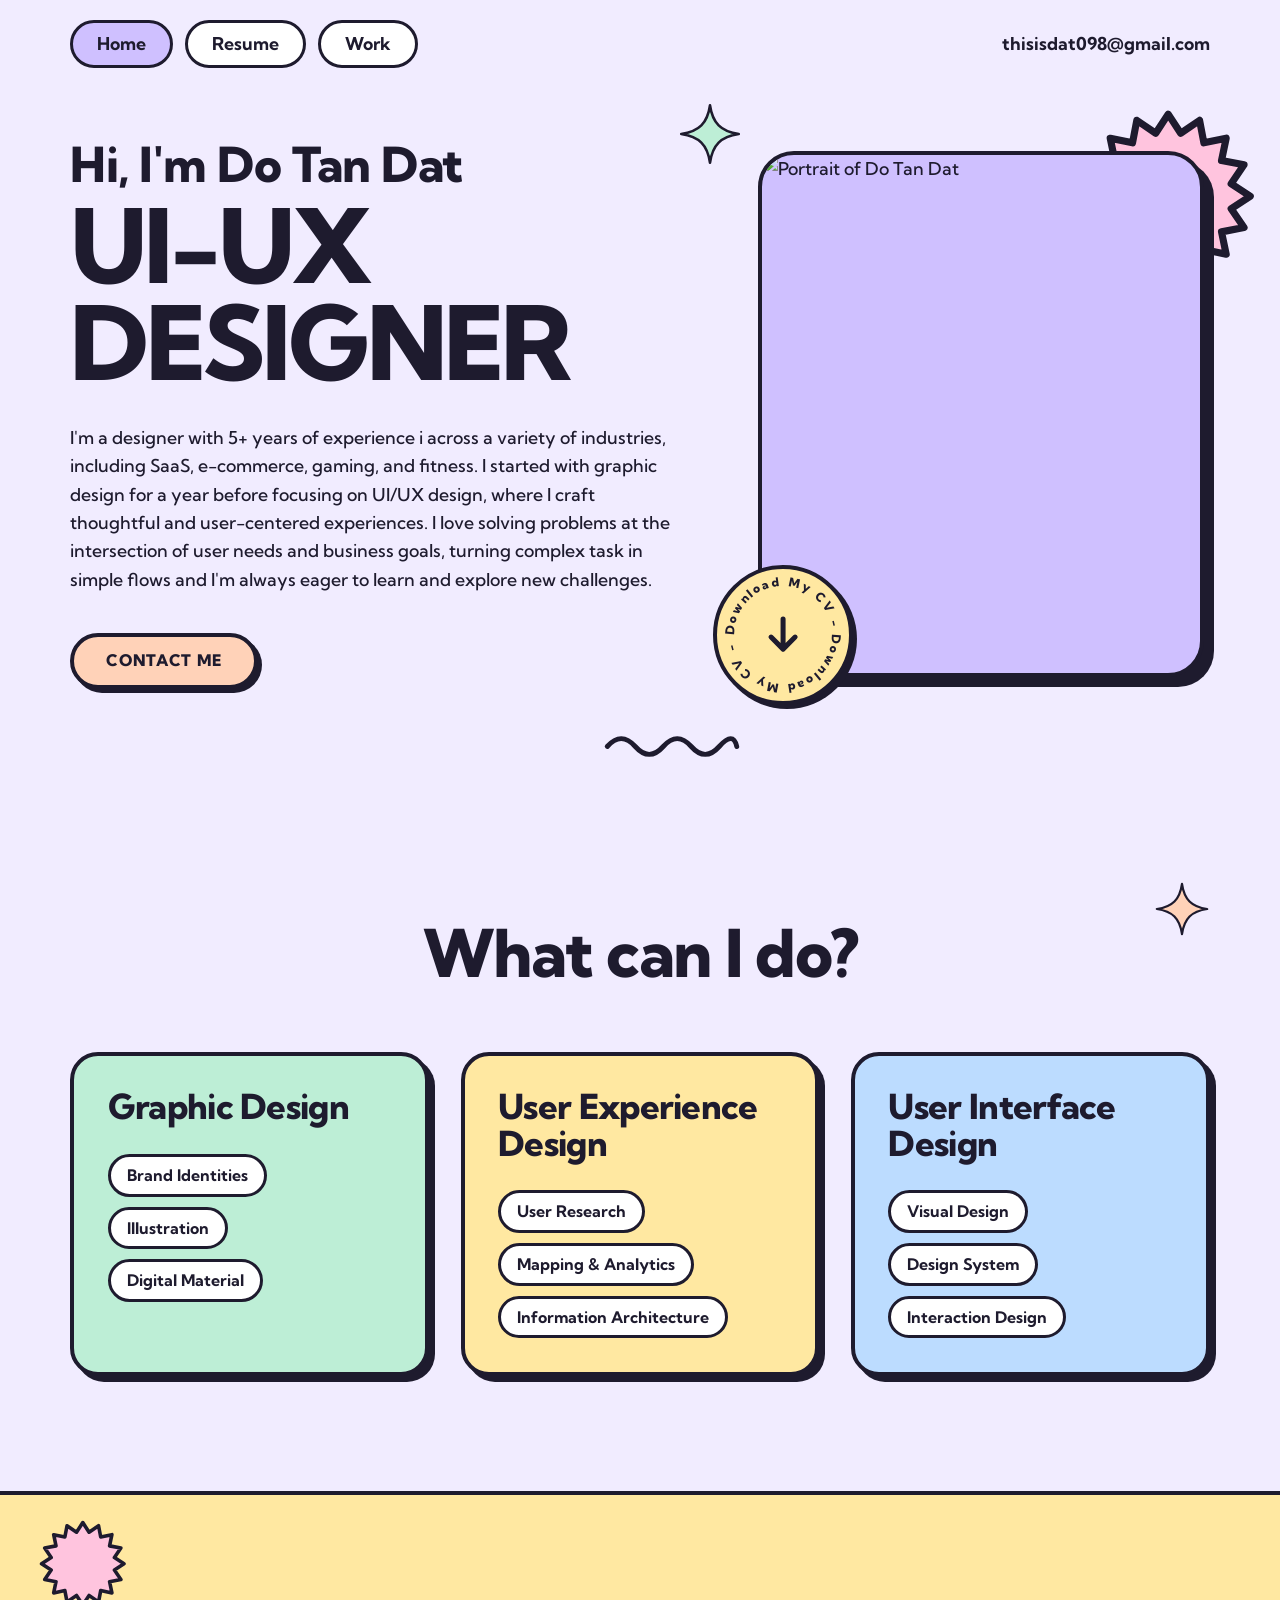
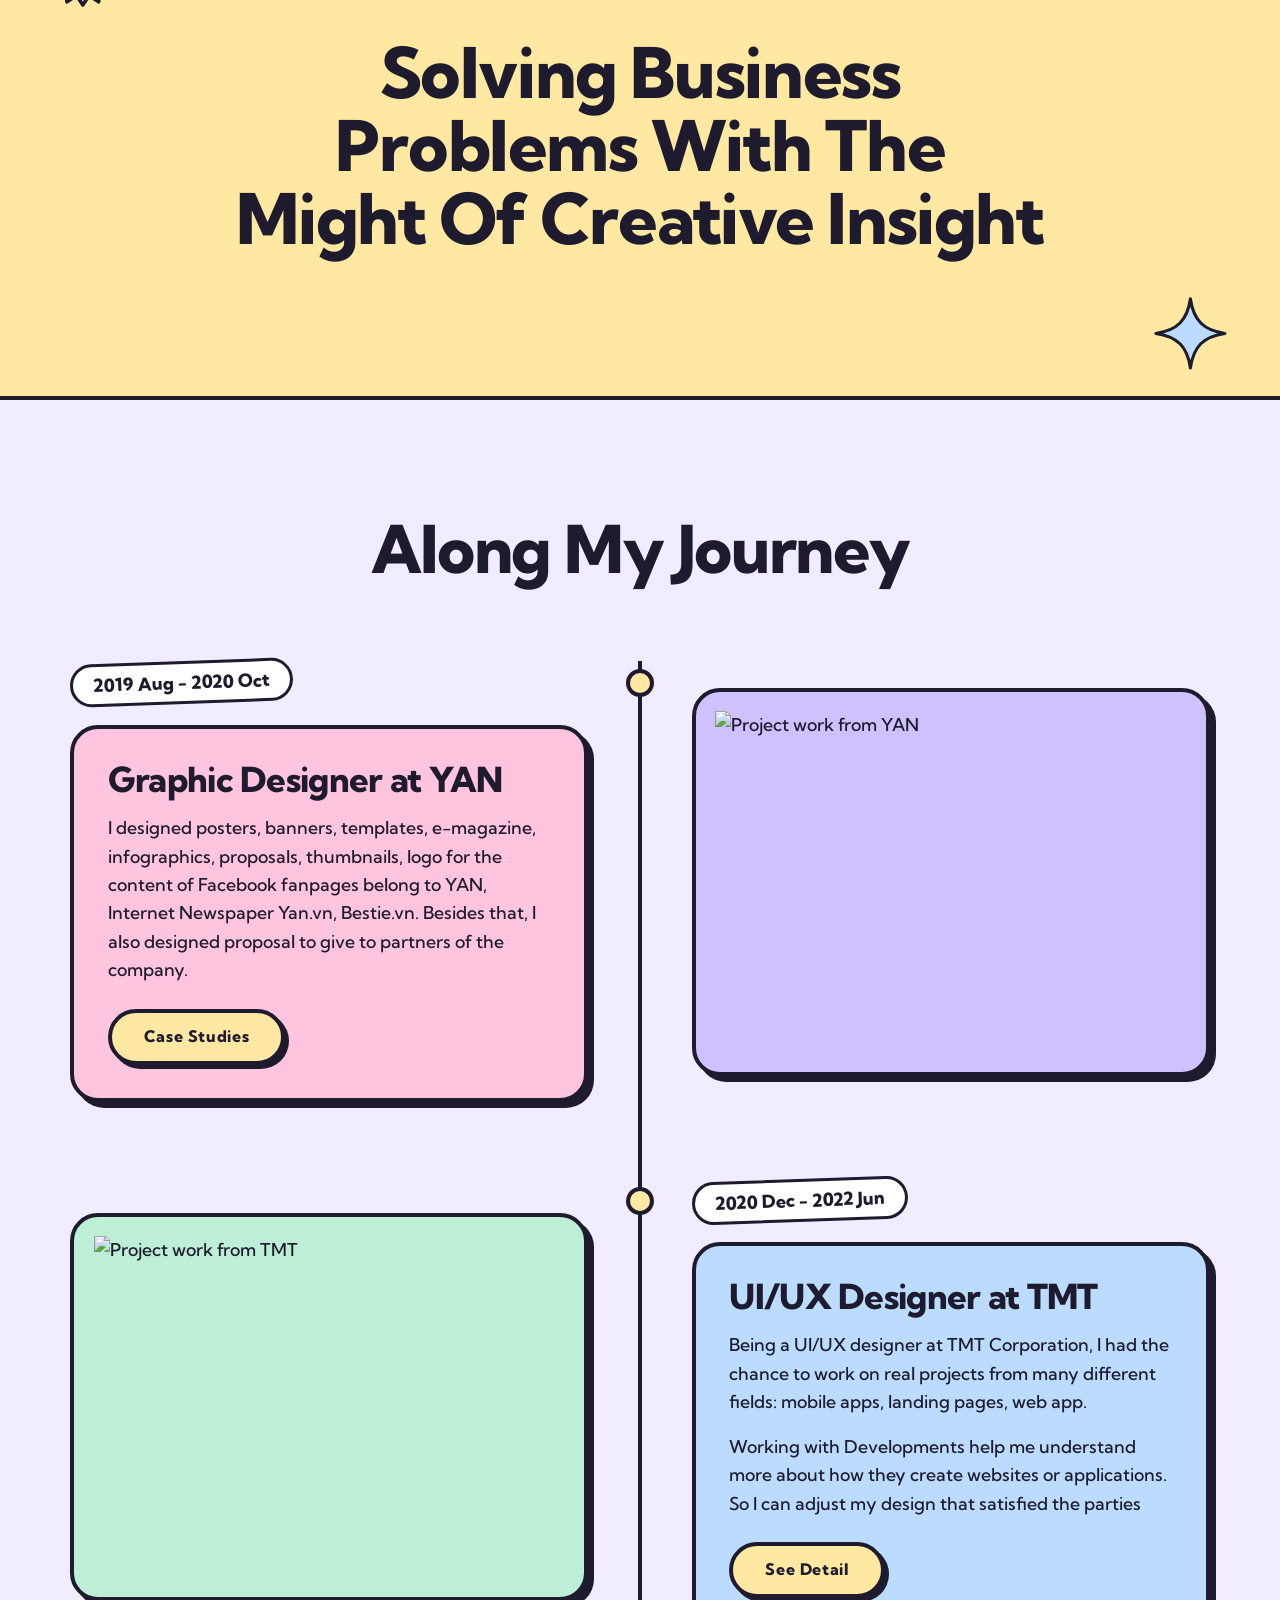
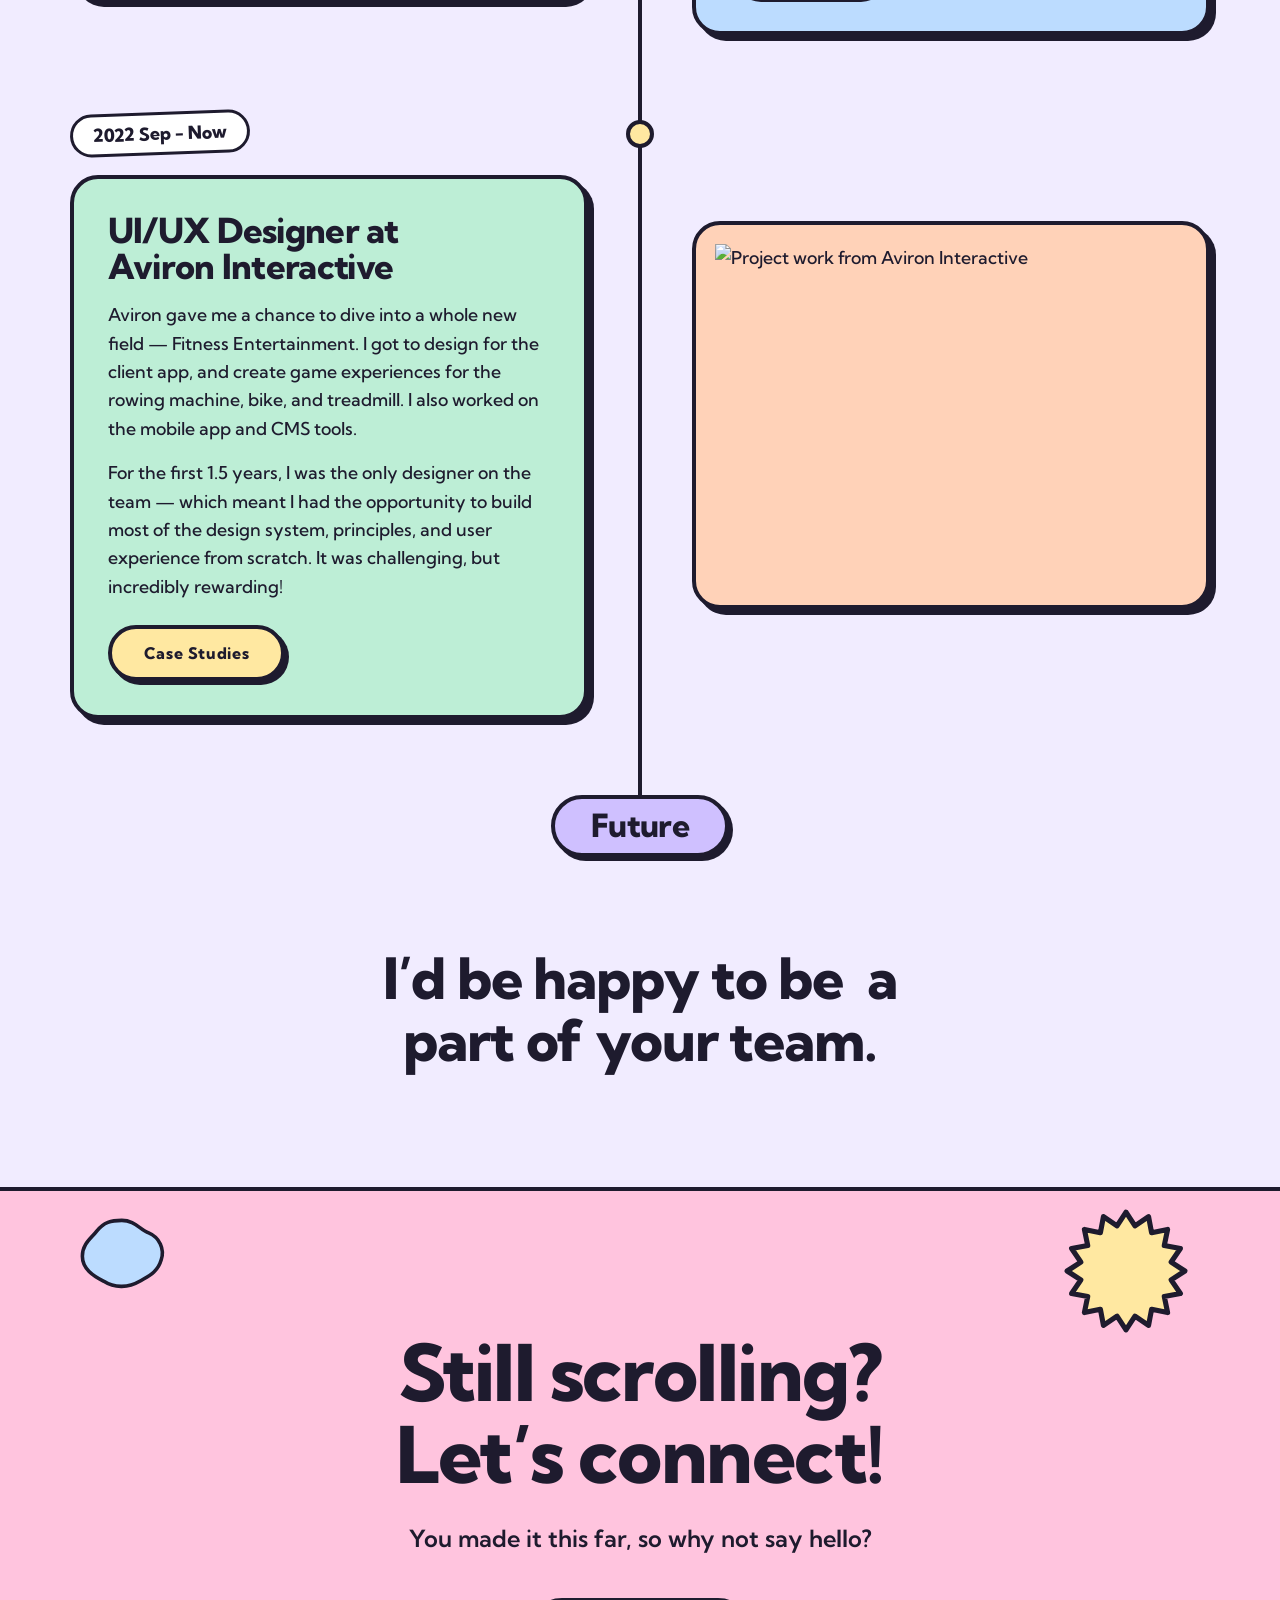
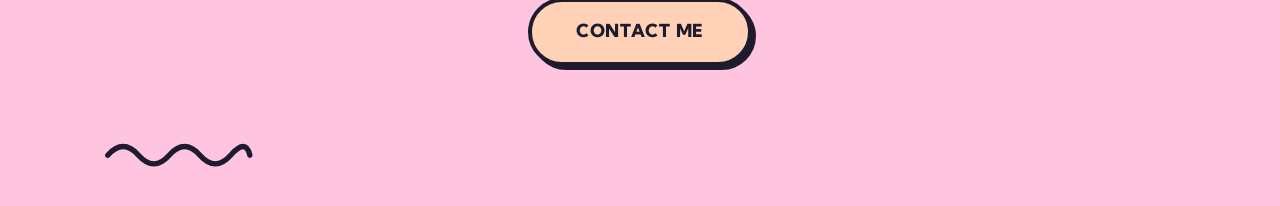
==== index.html @ 2171ec53 "update site name title" ====
<!DOCTYPE html>
<html lang="en">
<head>
  <meta charset="utf-8">
  <meta name="viewport" content="width=device-width, initial-scale=1">
  <title>Do Tan Dat | UI/UX Designer</title>
  <meta name="description" content="Made with Framer">

  <script>document.documentElement.classList.add("js")</script>
  <link rel="preload" href="assets/fonts/kumbh-sans-latin-wght-normal.woff2" as="font" type="font/woff2" crossorigin>
  <link rel="stylesheet" href="css/styles.css">
  <script src="js/main.js" defer></script>
</head>

<body>
  <!-- Decorative shapes. Drawn once, reused with <use>. Colours come from CSS. -->
  <svg class="sprite" width="0" height="0" aria-hidden="true" focusable="false">
    <defs>
      <symbol id="burst" viewBox="0 0 100 100">
        <polygon points="50.0,4.0 57.0,14.7 67.6,7.5 70.0,20.1 82.5,17.5 79.9,30.0 92.5,32.4 85.3,43.0 96.0,50.0 85.3,57.0 92.5,67.6 79.9,70.0 82.5,82.5 70.0,79.9 67.6,92.5 57.0,85.3 50.0,96.0 43.0,85.3 32.4,92.5 30.0,79.9 17.5,82.5 20.1,70.0 7.5,67.6 14.7,57.0 4.0,50.0 14.7,43.0 7.5,32.4 20.1,30.0 17.5,17.5 30.0,20.1 32.4,7.5 43.0,14.7"
                 fill="currentColor" stroke="var(--ink)" stroke-width="var(--deco-stroke, 4)" stroke-linejoin="round"/>
      </symbol>
      <symbol id="sparkle" viewBox="0 0 100 100">
        <path d="M50 5C54 33 67 46 95 50C67 54 54 67 50 95C46 67 33 54 5 50C33 46 46 33 50 5Z"
              fill="currentColor" stroke="var(--ink)" stroke-width="var(--deco-stroke, 4)" stroke-linejoin="round"/>
      </symbol>
      <symbol id="squiggle" viewBox="0 0 160 40">
        <path d="M6 20Q22 2 38 20T70 20T102 20T134 20T154 20" fill="none"
              stroke="var(--ink)" stroke-width="calc(var(--deco-stroke, 4) * 1.4)" stroke-linecap="round"/>
      </symbol>
      <symbol id="blob" viewBox="0 0 100 100">
        <path d="M50 6c14 0 20 10 30 14 12 5 18 18 14 30-4 14-14 18-24 24-12 7-28 8-40 0C18 68 6 60 6 46 6 32 16 26 22 18 30 8 38 6 50 6z"
              fill="currentColor" stroke="var(--ink)" stroke-width="var(--deco-stroke, 4)" stroke-linejoin="round"/>
      </symbol>
      <symbol id="ring" viewBox="0 0 100 100">
        <circle cx="50" cy="50" r="40" fill="none" stroke="var(--ink)" stroke-width="calc(var(--deco-stroke, 4) * 2)"/>
      </symbol>
      <symbol id="dot" viewBox="0 0 100 100">
        <circle cx="50" cy="50" r="44" fill="currentColor" stroke="var(--ink)" stroke-width="var(--deco-stroke, 4)"/>
      </symbol>
    </defs>
  </svg>

  <a class="skip-link" href="#main">Skip to content</a>

  <!-- ============ NAVIGATION ============ -->
  <header class="site-header">
    <nav class="nav" aria-label="Primary">
      <button class="nav__toggle" type="button" aria-expanded="false" aria-controls="nav-menu" aria-label="Open menu">
        <span class="nav__bars" aria-hidden="true"><i></i><i></i><i></i></span>
      </button>

      <div class="nav__menu" id="nav-menu">
        <ul class="nav__list">
          <li><a class="nav__link" href="index.html" aria-current="page">Home</a></li>
          <li><a class="nav__link" href="https://drive.google.com/file/d/1IyiNxV_8yLdAtv77d773R05TLhrPXiHI/view?usp=sharing">Resume</a></li>
          <li><a class="nav__link" href="index.html">Work</a></li>
        </ul>
        <p class="nav__email">thisisdat098@gmail.com</p>
      </div>
    </nav>
  </header>

  <main id="main">

    <!-- ============ HERO ============ -->
    <section class="hero" aria-labelledby="hero-title">
      <svg class="deco deco--hero-sparkle" aria-hidden="true"><use href="#sparkle"/></svg>
      <svg class="deco deco--hero-squiggle" aria-hidden="true"><use href="#squiggle"/></svg>

      <h1 class="hero__title" id="hero-title">
        <span class="hero__greeting">Hi, I'm Do Tan Dat</span>
        <span class="hero__role">UI-UX DESIGNER</span>
      </h1>

      <div class="hero__media">
        <svg class="deco deco--hero-burst" aria-hidden="true"><use href="#burst"/></svg>
        <figure class="portrait">
          <img src="https://framerusercontent.com/images/PM5NEgzWWxyBmLpjgyWk41qQ89s.png?width=446&amp;height=527"
               alt="Portrait of Do Tan Dat" width="446" height="527" decoding="async">
        </figure>

        <a class="cv-badge" href="https://drive.google.com/file/d/1IyiNxV_8yLdAtv77d773R05TLhrPXiHI/view?usp=sharing"
           aria-label="Download My CV">
          <svg class="cv-badge__ring" viewBox="0 0 140 140" aria-hidden="true">
            <defs><path id="cv-circle" d="M70,70 m-52,0 a52,52 0 1,1 104,0 a52,52 0 1,1 -104,0"/></defs>
            <text><textPath href="#cv-circle" textLength="322" lengthAdjust="spacing">Download My CV - Download My CV -&#160;</textPath></text>
          </svg>
          <svg class="cv-badge__arrow" viewBox="0 0 100 100" aria-hidden="true">
            <path d="M50 18V76M26 54L50 78L74 54" fill="none" stroke="currentColor" stroke-width="10" stroke-linecap="round" stroke-linejoin="round"/>
          </svg>
        </a>
      </div>

      <p class="hero__lede">I'm a designer with 5+ years of experience i across a variety of industries, including SaaS, e-commerce, gaming, and fitness. I started with graphic design for a year before focusing on UI/UX design, where I craft thoughtful and user-centered experiences. I love solving problems at the intersection of user needs and business goals, turning complex task in simple flows and I'm always eager to learn and explore new challenges.</p>

      <div class="hero__actions">
        <a class="btn btn--peach" href="mailto:thisisdat098@gmail.com">CONTACT ME</a>
      </div>
    </section>

    <!-- ============ WHAT CAN I DO? ============ -->
    <section class="skills" aria-labelledby="skills-title">
      <svg class="deco deco--skills-sparkle" aria-hidden="true"><use href="#sparkle"/></svg>
      <h2 class="section-title" id="skills-title">What can I do?</h2>

      <div class="skills__grid">
        <article class="skill skill--mint">
          <h3 class="skill__title">Graphic Design</h3>
          <ul class="chips">
            <li>Brand Identities</li>
            <li>Illustration</li>
            <li>Digital Material</li>
          </ul>
        </article>

        <article class="skill skill--butter">
          <h3 class="skill__title">User Experience Design</h3>
          <ul class="chips">
            <li>User Research</li>
            <li>Mapping &amp; Analytics</li>
            <li>Information Architecture</li>
          </ul>
        </article>

        <article class="skill skill--sky">
          <h3 class="skill__title">User Interface Design</h3>
          <ul class="chips">
            <li>Visual Design</li>
            <li>Design System</li>
            <li>Interaction Design</li>
          </ul>
        </article>
      </div>
    </section>

    <!-- ============ STATEMENT ============ -->
    <section class="statement" aria-label="Statement">
      <svg class="deco deco--statement-left" aria-hidden="true"><use href="#burst"/></svg>
      <svg class="deco deco--statement-right" aria-hidden="true"><use href="#sparkle"/></svg>
      <h2 class="statement__text">Solving Business Problems With The Might Of Creative Insight</h2>
    </section>

    <!-- ============ ALONG MY JOURNEY ============ -->
    <section class="journey" aria-labelledby="journey-title">
      <h2 class="section-title" id="journey-title">Along My Journey</h2>

      <ol class="timeline">
        <!-- 1 · YAN -->
        <li class="entry entry--text-first">
          <div class="entry__body">
            <p class="entry__date">2019 Aug - 2020 Oct</p>
            <article class="entry__card entry__card--pink">
              <h3 class="entry__title">Graphic Designer at YAN</h3>
              <p>I designed posters, banners, templates, e-magazine, infographics, proposals, thumbnails, logo for the content of Facebook fanpages belong to YAN, Internet Newspaper Yan.vn, Bestie.vn. Besides that, I also designed proposal to give to partners of the company.</p>
              <a class="btn btn--butter" href="yan.html">Case Studies</a>
            </article>
          </div>
          <div class="entry__media entry__media--lilac">
            <img src="https://framerusercontent.com/images/4fuwbzY2DUGh540pzRS9zWNu1q8.png" alt="Project work from YAN" loading="lazy" decoding="async">
          </div>
        </li>

        <!-- 2 · TMT -->
        <li class="entry entry--media-first">
          <div class="entry__media entry__media--mint">
            <img src="https://framerusercontent.com/images/WGnQmlfB8AOKjmZf4yp6BrGHRzc.png" alt="Project work from TMT" loading="lazy" decoding="async">
          </div>
          <div class="entry__body">
            <p class="entry__date">2020 Dec - 2022 Jun</p>
            <article class="entry__card entry__card--sky">
              <h3 class="entry__title">UI/UX Designer at TMT</h3>
              <p>Being a UI/UX designer at TMT Corporation, I had the chance to work on real projects from many different fields: mobile apps, landing pages, web app.</p>
              <p>Working with Developments help me understand more about how they create websites or applications. So I can adjust my design that satisfied the parties</p>
              <a class="btn btn--butter" href="tmt.html">See Detail</a>
            </article>
          </div>
        </li>

        <!-- 3 · Aviron -->
        <li class="entry entry--text-first">
          <div class="entry__body">
            <p class="entry__date">2022 Sep - Now</p>
            <article class="entry__card entry__card--mint">
              <h3 class="entry__title">UI/UX Designer at Aviron Interactive</h3>
              <p>Aviron gave me a chance to dive into a whole new field — Fitness Entertainment. I got to design for the client app, and create game experiences for the rowing machine, bike, and treadmill. I also worked on the mobile app and CMS tools.</p>
              <p>For the first 1.5 years, I was the only designer on the team — which meant I had the opportunity to build most of the design system, principles, and user experience from scratch. It was challenging, but incredibly rewarding!</p>
              <a class="btn btn--butter" href="aviron.html">Case Studies</a>
            </article>
          </div>
          <div class="entry__media entry__media--peach">
            <img src="https://framerusercontent.com/images/uXacSs5krbVTF6qWENDkpXkhI.png" alt="Project work from Aviron Interactive" loading="lazy" decoding="async">
          </div>
        </li>

        <!-- Timeline end -->
        <li class="entry entry--end">
          <h3 class="entry__future">Future</h3>
        </li>
      </ol>

      <p class="journey__closing">I’d be happy to be&nbsp; a part of your team.</p>
    </section>

    <!-- ============ CONNECT ============ -->
    <section class="connect" aria-labelledby="connect-title">
      <svg class="deco deco--connect-burst" aria-hidden="true"><use href="#burst"/></svg>
      <svg class="deco deco--connect-squiggle" aria-hidden="true"><use href="#squiggle"/></svg>
      <svg class="deco deco--connect-blob" aria-hidden="true"><use href="#blob"/></svg>

      <h2 class="connect__title" id="connect-title">Still scrolling? Let’s connect!</h2>
      <p class="connect__text">You made it this far, so why not say hello?</p>
      <a class="btn btn--peach btn--large" href="mailto:thisisdat098@gmail.com">CONTACT ME</a>
    </section>

  </main>
</body>
</html>
---- css/styles.css ----
/* ==========================================================================
   Do Tan Dat — portfolio homepage
   Structure: tokens → base → components → sections → responsive
   Breakpoints: ≥900px desktop layout · 720–899px tablet · <720px mobile
   ========================================================================== */

@font-face {
  font-family: "Kumbh Sans";
  src: url("../assets/fonts/kumbh-sans-latin-wght-normal.woff2") format("woff2");
  font-weight: 100 900;
  font-style: normal;
  font-display: swap;
}

/* --------------------------------------------------------------------------
   1. Tokens — change the look of the whole page from here
   -------------------------------------------------------------------------- */
:root {
  /* Palette */
  --ink: #1e1b2e;
  --bg: #f1ecff;
  --white: #ffffff;
  --lilac: #cfc0ff;
  --mint: #bdeed6;
  --peach: #ffd2b8;
  --butter: #ffe8a1;
  --sky: #bcdcff;
  --pink: #ffc4de;
  --focus: #4b2fe0;

  /* Outlines & depth */
  --line: 4px;
  --deco-stroke: 4;
  --shadow: 6px 6px 0 var(--ink);
  --shadow-sm: 4px 4px 0 var(--ink);

  /* Shape */
  --radius: 28px;

  /* Layout */
  --pad: clamp(20px, 5.5vw, 80px);
  --section-y: clamp(72px, 9vw, 128px);

  /* Type */
  --font: "Kumbh Sans", system-ui, -apple-system, "Segoe UI", Roboto, sans-serif;
}

/* --------------------------------------------------------------------------
   2. Base
   -------------------------------------------------------------------------- */
*,
*::before,
*::after { box-sizing: border-box; }

html {
  -webkit-text-size-adjust: 100%;
  text-size-adjust: 100%;
}

body {
  margin: 0;
  background: var(--bg);
  color: var(--ink);
  font-family: var(--font);
  font-weight: 500;
  font-size: clamp(1.0625rem, 0.95rem + 0.2vw, 1.125rem);
  line-height: 1.6;
  overflow-x: clip;
  -webkit-font-smoothing: antialiased;
}

h1, h2, h3, p, ul, ol, figure { margin: 0; }
ul, ol { padding: 0; list-style: none; }
img { display: block; max-width: 100%; height: auto; }
a { color: inherit; }

h1, h2, h3 {
  font-weight: 800;
  line-height: 1.05;
  letter-spacing: -0.02em;
}

:focus-visible {
  outline: 3px solid var(--focus);
  outline-offset: 3px;
}

.sprite {
  position: absolute;
  width: 0;
  height: 0;
  overflow: hidden;
}

.skip-link {
  position: absolute;
  left: 16px;
  top: -80px;
  z-index: 100;
  padding: 12px 20px;
  background: var(--white);
  border: var(--line) solid var(--ink);
  border-radius: 999px;
  font-weight: 800;
  text-decoration: none;
}
.skip-link:focus { top: 16px; }

/* Decorative shapes */
.deco {
  position: absolute;
  z-index: 0;
  width: var(--s, 64px);
  height: auto;
  aspect-ratio: 1 / 1;
  color: var(--c, var(--butter));
  overflow: visible;
  pointer-events: none;
}

/* --------------------------------------------------------------------------
   3. Components
   -------------------------------------------------------------------------- */
.btn {
  display: inline-flex;
  align-items: center;
  justify-content: center;
  min-height: 56px;
  padding: 0 32px;
  border: var(--line) solid var(--ink);
  border-radius: 999px;
  background: var(--bg-btn, var(--butter));
  color: var(--ink);
  font: inherit;
  font-weight: 800;
  font-size: 1rem;
  letter-spacing: 0.04em;
  text-decoration: none;
  cursor: pointer;
  box-shadow: var(--shadow-sm);
  transition: transform 0.15s ease, box-shadow 0.15s ease;
}
.btn:hover {
  transform: translate(-2px, -2px);
  box-shadow: 6px 6px 0 var(--ink);
}
.btn:active {
  transform: translate(3px, 3px);
  box-shadow: 1px 1px 0 var(--ink);
}
.btn--peach  { --bg-btn: var(--peach); }
.btn--butter { --bg-btn: var(--butter); }
.btn--large  { min-height: 68px; padding: 0 44px; font-size: 1.125rem; }

.section-title {
  font-size: clamp(2.25rem, 1.4rem + 3.4vw, 4.5rem);
  text-align: center;
  text-wrap: balance;
}

/* --------------------------------------------------------------------------
   4. Navigation
   -------------------------------------------------------------------------- */
.site-header {
  position: relative;
  z-index: 20;
  padding: 20px var(--pad);
}

.nav {
  display: flex;
  align-items: center;
  justify-content: space-between;
}

.nav__toggle { display: none; }

.nav__menu {
  display: flex;
  flex: 1;
  align-items: center;
  justify-content: space-between;
  gap: 24px;
}

.nav__list { display: flex; gap: 12px; }

.nav__link {
  display: inline-flex;
  align-items: center;
  min-height: 48px;
  padding: 0 24px;
  background: var(--white);
  border: 3px solid var(--ink);
  border-radius: 999px;
  font-weight: 700;
  text-decoration: none;
  transition: background-color 0.15s ease, transform 0.15s ease;
}
.nav__link:hover { background: var(--butter); transform: translateY(-2px); }
.nav__link[aria-current="page"] { background: var(--lilac); }

.nav__email {
  font-weight: 700;
  overflow-wrap: anywhere;
}

/* --------------------------------------------------------------------------
   5. Hero
   -------------------------------------------------------------------------- */
.hero {
  position: relative;
  display: grid;
  grid-template-columns: minmax(0, 1.15fr) minmax(0, 0.85fr);
  grid-template-areas:
    "title media"
    "lede  media"
    "actions media";
  grid-template-rows: auto auto 1fr;
  --hero-gap: clamp(32px, 5vw, 80px);
  column-gap: var(--hero-gap);
  align-items: start;
  padding: clamp(24px, 4vw, 56px) var(--pad) var(--section-y);
  overflow-x: clip;
}

.hero__title { grid-area: title; position: relative; z-index: 1; }

.hero__greeting {
  display: block;
  font-size: clamp(1.75rem, 1.1rem + 2.4vw, 3.25rem);
  margin-bottom: 0.15em;
}

.hero__role {
  display: block;
  font-size: clamp(2.9rem, 15vw, 7rem);        /* single column: fills the width, wraps to two lines */
  line-height: 0.95;
  letter-spacing: -0.03em;
  text-wrap: balance;
}

.hero__lede {
  grid-area: lede;
  position: relative;
  z-index: 1;
  max-width: 34em;
  margin-top: clamp(20px, 2.5vw, 36px);
}

.hero__actions {
  grid-area: actions;
  position: relative;
  z-index: 1;
  margin-top: clamp(24px, 3vw, 40px);
}

.hero__media {
  grid-area: media;
  position: relative;
  justify-self: center;
  align-self: center;
  width: min(100%, 446px);
}

.portrait {
  position: relative;
  z-index: 1;
  overflow: hidden;
  background: var(--lilac);
  border: var(--line) solid var(--ink);
  border-radius: 36px;
  box-shadow: 10px 10px 0 var(--ink);
}
.portrait img { width: 100%; height: auto; }

/* Rotating "Download My CV" badge */
.cv-badge {
  position: absolute;
  z-index: 2;
  left: calc(var(--hero-gap) * -0.7);     /* stays inside the column gap at any width */
  bottom: -28px;
  width: 140px;
  height: 140px;
  display: grid;
  place-items: center;
  background: var(--butter);
  border: var(--line) solid var(--ink);
  border-radius: 50%;
  box-shadow: var(--shadow-sm);
  color: var(--ink);
  transition: transform 0.15s ease, box-shadow 0.15s ease;
}
.cv-badge:hover { transform: translate(-2px, -2px); box-shadow: 6px 6px 0 var(--ink); }
.cv-badge__ring {
  position: absolute;
  inset: 0;
  width: 100%;
  height: 100%;
  animation: spin 22s linear infinite;
}
.cv-badge__ring text {
  font-family: var(--font);
  font-weight: 800;
  font-size: 13px;
  fill: var(--ink);
}
.cv-badge__arrow { width: 38%; height: 38%; }

@keyframes spin { to { transform: rotate(360deg); } }

.deco--hero-burst   { --s: 40%; --c: var(--pink); top: -44px; right: calc(var(--pad) * -0.75); }
.deco--hero-sparkle { --s: 64px; --c: var(--mint); top: 14px; left: 53%; }
.deco--hero-squiggle{ --s: 140px; --c: var(--ink); aspect-ratio: 4 / 1; bottom: 40px; left: 47%; }

/* --------------------------------------------------------------------------
   6. What can I do?
   -------------------------------------------------------------------------- */
.skills {
  position: relative;
  padding: var(--section-y) var(--pad);
  overflow-x: clip;
}

.skills__grid {
  position: relative;
  z-index: 1;
  display: grid;
  grid-template-columns: repeat(3, minmax(0, 1fr));
  gap: clamp(20px, 2.5vw, 32px);
  margin-top: clamp(40px, 5vw, 72px);
}

.skill {
  display: flex;
  flex-direction: column;
  gap: 28px;
  padding: clamp(24px, 2.6vw, 36px);
  background: var(--bg-card);
  border: var(--line) solid var(--ink);
  border-radius: var(--radius);
  box-shadow: var(--shadow);
}
.skill--mint   { --bg-card: var(--mint); }
.skill--butter { --bg-card: var(--butter); }
.skill--sky    { --bg-card: var(--sky); }

.skill__title {
  font-size: clamp(1.625rem, 1.2rem + 1.2vw, 2.25rem);
  text-wrap: balance;
}

.chips { display: flex; flex-wrap: wrap; gap: 10px; }
.chips li {
  padding: 8px 16px;
  background: var(--white);
  border: 3px solid var(--ink);
  border-radius: 999px;
  font-size: 1rem;
  font-weight: 700;
  line-height: 1.3;
}

.deco--skills-sparkle { --s: 56px; --c: var(--peach); top: clamp(48px, 6vw, 88px); right: var(--pad); }

/* --------------------------------------------------------------------------
   7. Statement band
   -------------------------------------------------------------------------- */
.statement {
  position: relative;
  padding: clamp(96px, 11vw, 160px) var(--pad);
  background: var(--butter);
  border-block: var(--line) solid var(--ink);
  text-align: center;
  overflow-x: clip;
}

.statement__text {
  position: relative;
  z-index: 1;
  max-width: 22ch;
  margin-inline: auto;
  font-size: clamp(2rem, 1rem + 4.2vw, 4.5rem);
  text-wrap: balance;
}

.deco--statement-left  { --s: clamp(56px, 7vw, 104px); --c: var(--pink); left: 3%; top: 24px; }
.deco--statement-right { --s: clamp(44px, 6vw, 88px);  --c: var(--sky);  right: 4%; bottom: 24px; }

/* --------------------------------------------------------------------------
   8. Along my journey
   -------------------------------------------------------------------------- */
.journey {
  padding: var(--section-y) var(--pad);
  overflow-x: clip;
}

.timeline {
  position: relative;
  display: grid;
  gap: clamp(56px, 6vw, 88px);
  max-width: 1240px;
  margin: clamp(48px, 6vw, 80px) auto 0;
}
.timeline::before {                       /* the rail */
  content: "";
  position: absolute;
  top: 0;
  bottom: 0;
  left: 50%;
  width: var(--line);
  background: var(--ink);
  transform: translateX(-50%);
}

.entry {
  position: relative;
  display: grid;
  grid-template-columns: repeat(2, minmax(0, 1fr));
  column-gap: 104px;
  align-items: center;
}
.entry::before {                          /* node on the rail */
  content: "";
  position: absolute;
  top: 8px;
  left: 50%;
  width: 28px;
  height: 28px;
  background: var(--butter);
  border: var(--line) solid var(--ink);
  border-radius: 50%;
  transform: translateX(-50%);
  z-index: 1;
}

.entry__body  { order: 2; align-self: start; }
.entry__media { order: 2; }
.entry--text-first  .entry__body  { order: 1; }
.entry--text-first  .entry__media { order: 2; }
.entry--media-first .entry__media { order: 1; }
.entry--media-first .entry__body  { order: 2; }

.entry__date {
  display: inline-block;
  margin-bottom: 20px;
  padding: 6px 20px;
  background: var(--white);
  border: 3px solid var(--ink);
  border-radius: 999px;
  font-weight: 800;
  font-size: 1.125rem;
  line-height: 1.4;
  transform: rotate(-2deg);
}

.entry__card {
  display: flex;
  flex-direction: column;
  align-items: flex-start;
  gap: 16px;
  padding: clamp(24px, 2.6vw, 36px);
  background: var(--bg-card);
  border: var(--line) solid var(--ink);
  border-radius: var(--radius);
  box-shadow: var(--shadow);
}
.entry__card--pink { --bg-card: var(--pink); }
.entry__card--sky  { --bg-card: var(--sky); }
.entry__card--mint { --bg-card: var(--mint); }
.entry__card .btn  { margin-top: 8px; }

.entry__title {
  font-size: clamp(1.625rem, 1.2rem + 1.2vw, 2.25rem);
  text-wrap: balance;
}

.entry__media {
  aspect-ratio: 4 / 3;
  overflow: hidden;
  background: var(--bg-media);
  border: var(--line) solid var(--ink);
  border-radius: var(--radius);
  box-shadow: var(--shadow);
}
.entry__media img {
  width: 100%;
  height: 100%;
  padding: clamp(10px, 1.5vw, 20px);
  object-fit: contain;
}
.entry__media--lilac { --bg-media: var(--lilac); }
.entry__media--mint  { --bg-media: var(--mint); }
.entry__media--peach { --bg-media: var(--peach); }

.entry--end { display: flex; justify-content: center; }
.entry--end::before { display: none; }

.entry__future {
  position: relative;
  z-index: 1;
  padding: 10px 36px;
  background: var(--lilac);
  border: var(--line) solid var(--ink);
  border-radius: 999px;
  font-size: clamp(1.5rem, 1.1rem + 1.2vw, 2rem);
  box-shadow: var(--shadow-sm);
}

.journey__closing {
  max-width: 20ch;
  margin: clamp(56px, 7vw, 96px) auto 0;
  font-size: clamp(1.875rem, 1rem + 3.2vw, 3.75rem);
  font-weight: 800;
  line-height: 1.1;
  letter-spacing: -0.02em;
  text-align: center;
  text-wrap: balance;
}

/* --------------------------------------------------------------------------
   9. Connect
   -------------------------------------------------------------------------- */
.connect {
  position: relative;
  padding: clamp(96px, 11vw, 150px) var(--pad);
  background: var(--pink);
  border-top: var(--line) solid var(--ink);
  text-align: center;
  overflow-x: clip;
}

.connect__title {
  position: relative;
  z-index: 1;
  max-width: 16ch;
  margin-inline: auto;
  font-size: clamp(2.25rem, 1.2rem + 4.6vw, 5rem);
  text-wrap: balance;
}

.connect__text {
  position: relative;
  z-index: 1;
  max-width: 28em;
  margin: 24px auto 40px;
  font-size: clamp(1.125rem, 1rem + 0.6vw, 1.5rem);
  font-weight: 600;
}

.connect .btn { position: relative; z-index: 1; }

.deco--connect-burst    { --s: clamp(56px, 10vw, 150px); --c: var(--butter); top: 16px; right: 7%; }
.deco--connect-blob     { --s: clamp(44px, 7vw, 104px);  --c: var(--sky);    top: 24px; left: 6%; }
.deco--connect-squiggle { --s: clamp(96px, 12vw, 180px); --c: var(--ink);     aspect-ratio: 4 / 1; bottom: 32px; left: 8%; }

/* --------------------------------------------------------------------------
   10. Tablet & mobile
   -------------------------------------------------------------------------- */

/* 900px and up: two-column hero, so the headline scales with the left column */
@media (min-width: 900px) {
  .hero__role { font-size: clamp(3.5rem, 8vw, 7rem); }
}

/* Below 900px: single-column hero, 2-up skills, left-rail timeline */
@media (max-width: 899px) {
  :root { --shadow: 5px 5px 0 var(--ink); }

  .hero {
    grid-template-columns: minmax(0, 1fr);
    grid-template-areas:
      "title"
      "media"
      "lede"
      "actions";
    grid-template-rows: auto;
  }
  .hero__media { margin-top: clamp(40px, 6vw, 56px); margin-bottom: clamp(16px, 4vw, 28px); }

  .deco--hero-sparkle  { --s: 44px; top: 8px; left: auto; right: var(--pad); }
  .deco--hero-squiggle { display: none; }
  .deco--hero-burst    { --s: 38%; top: -30px; right: -14px; }

  .skills__grid { grid-template-columns: repeat(2, minmax(0, 1fr)); }
  .skill:last-child { grid-column: 1 / -1; }

  /* timeline: rail moves to the left edge, everything stacks */
  .timeline::before { left: 15px; transform: none; bottom: 30px; }
  .entry {
    grid-template-columns: minmax(0, 1fr);
    row-gap: 28px;
    padding-left: 52px;
    align-items: start;
  }
  .entry::before { left: 2px; transform: none; top: 6px; }
  .entry--text-first .entry__body,
  .entry--media-first .entry__body  { order: 1; }
  .entry--text-first .entry__media,
  .entry--media-first .entry__media { order: 2; }

  .entry--end { justify-content: flex-start; align-items: center; }
  .entry--end::before { display: block; top: 50%; transform: translateY(-50%); }

  .journey__closing { margin-top: 56px; }
}

/* Below 720px: compact navigation menu, stacked skills */
@media (max-width: 719px) {
  :root { --line: 3px; --deco-stroke: 3.5; --shadow: 4px 4px 0 var(--ink); --shadow-sm: 3px 3px 0 var(--ink); }

  .site-header { padding-block: 14px; }
  .nav { justify-content: flex-end; }

  .nav__toggle {
    display: inline-grid;
    place-items: center;
    width: 52px;
    height: 52px;
    padding: 0;
    background: var(--butter);
    border: var(--line) solid var(--ink);
    border-radius: 16px;
    box-shadow: var(--shadow-sm);
    cursor: pointer;
  }
  .nav__bars { display: grid; gap: 5px; width: 22px; }
  .nav__bars i {
    display: block;
    height: 3px;
    background: var(--ink);
    border-radius: 2px;
    transition: transform 0.2s ease, opacity 0.2s ease;
  }
  .nav__toggle[aria-expanded="true"] .nav__bars i:nth-child(1) { transform: translateY(8px) rotate(45deg); }
  .nav__toggle[aria-expanded="true"] .nav__bars i:nth-child(2) { opacity: 0; }
  .nav__toggle[aria-expanded="true"] .nav__bars i:nth-child(3) { transform: translateY(-8px) rotate(-45deg); }

  .nav__menu {
    position: absolute;
    top: calc(100% - 4px);
    left: var(--pad);
    right: var(--pad);
    flex-direction: column;
    align-items: stretch;
    gap: 16px;
    padding: 20px;
    background: var(--white);
    border: var(--line) solid var(--ink);
    border-radius: 24px;
    box-shadow: var(--shadow);
  }
  .js .nav__menu:not(.is-open) { display: none; }

  .nav__list { flex-direction: column; gap: 10px; }
  .nav__link { width: 100%; min-height: 52px; font-size: 1.125rem; }
  .nav__email {
    padding-top: 16px;
    border-top: var(--line) solid var(--ink);
    font-size: 1rem;
    text-align: center;
  }

  .hero__actions .btn { width: 100%; }

  .cv-badge { width: 108px; height: 108px; left: -6px; bottom: -22px; }
  .cv-badge__ring text { font-size: 13px; }

  .skills__grid { grid-template-columns: minmax(0, 1fr); }
  .skill:last-child { grid-column: auto; }
  .skill { gap: 20px; }

  .entry { padding-left: 40px; }
  .timeline::before { left: 11px; }
  .entry::before { width: 24px; height: 24px; }
  .entry__date { font-size: 1rem; }
  .entry__card .btn { width: 100%; }
  .entry__future { padding: 8px 28px; }

  .connect .btn { width: 100%; max-width: 360px; }
}

/* Very narrow phones */
@media (max-width: 359px) {
  .chips li { font-size: 0.9375rem; }
}

/* --------------------------------------------------------------------------
   11. Reduced motion
   -------------------------------------------------------------------------- */
@media (prefers-reduced-motion: reduce) {
  .cv-badge__ring { animation: none; }
  *, *::before, *::after { transition-duration: 0.01ms !important; }
}
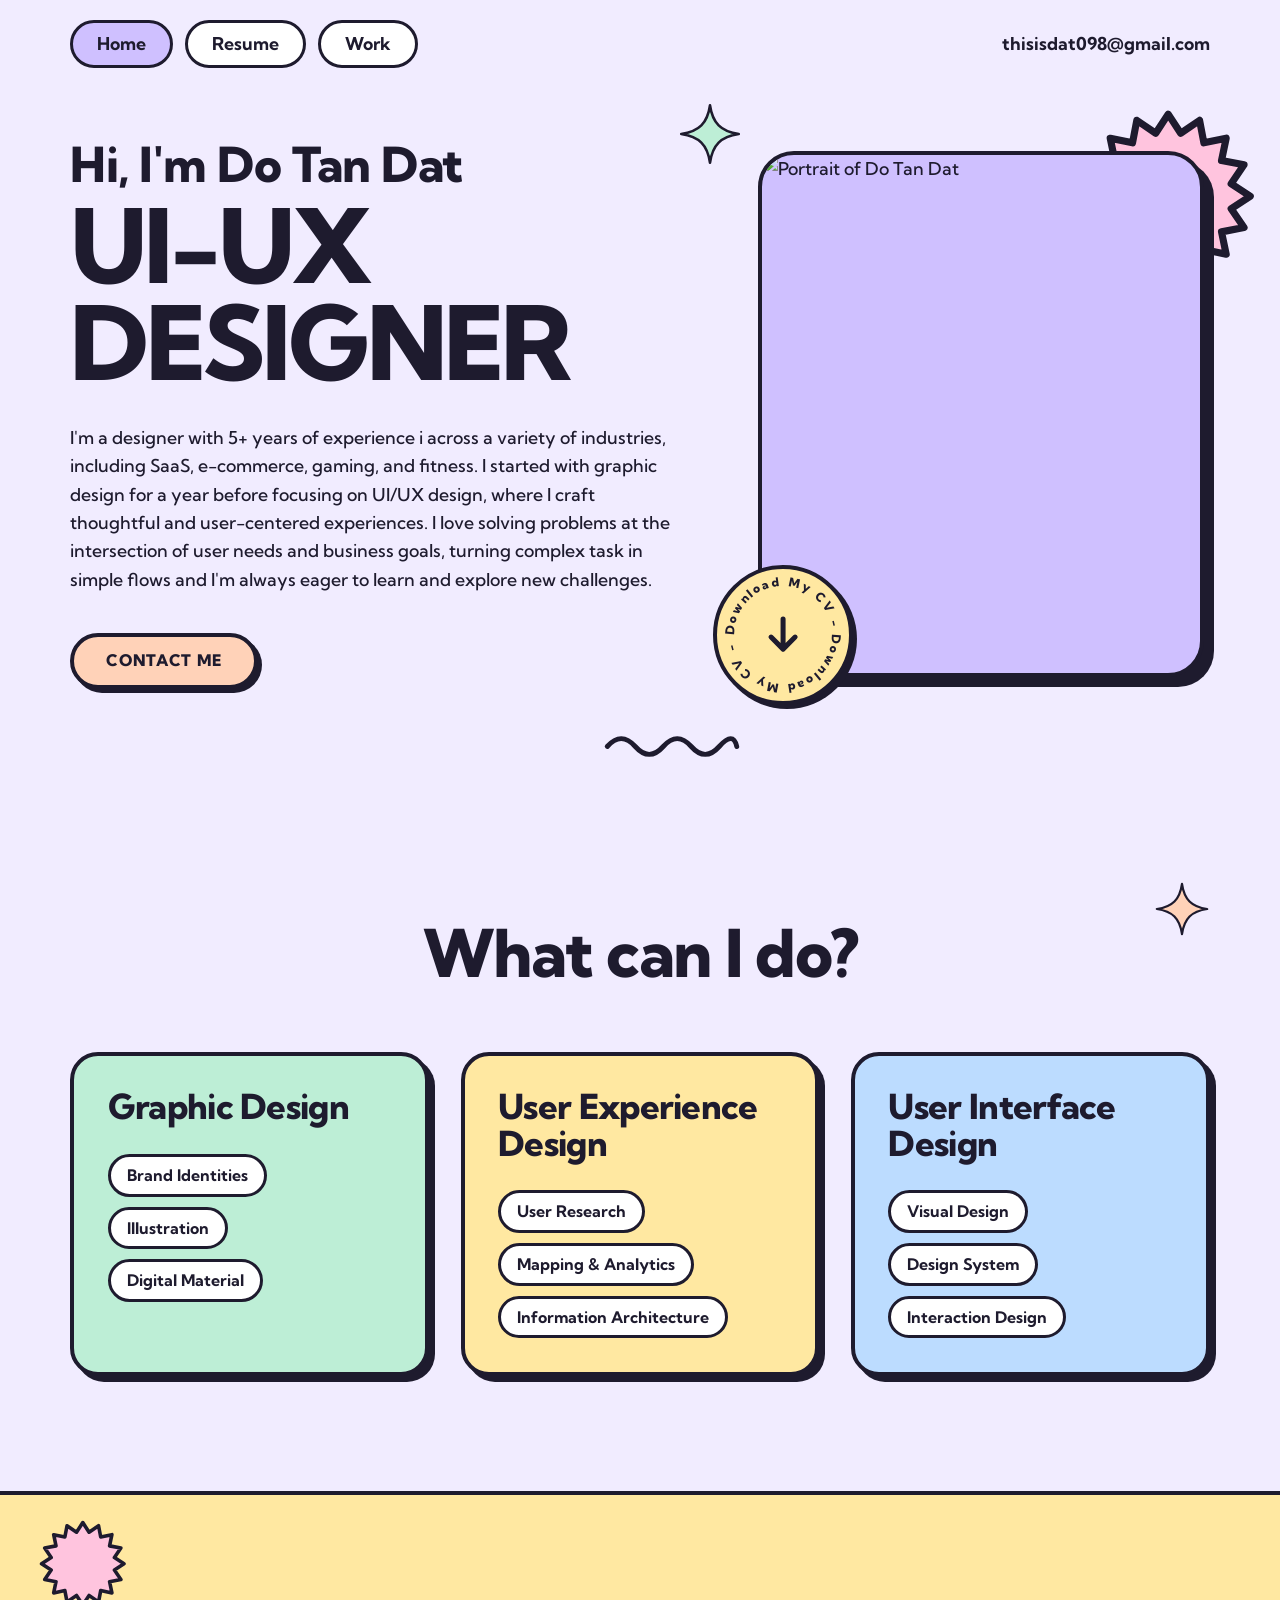
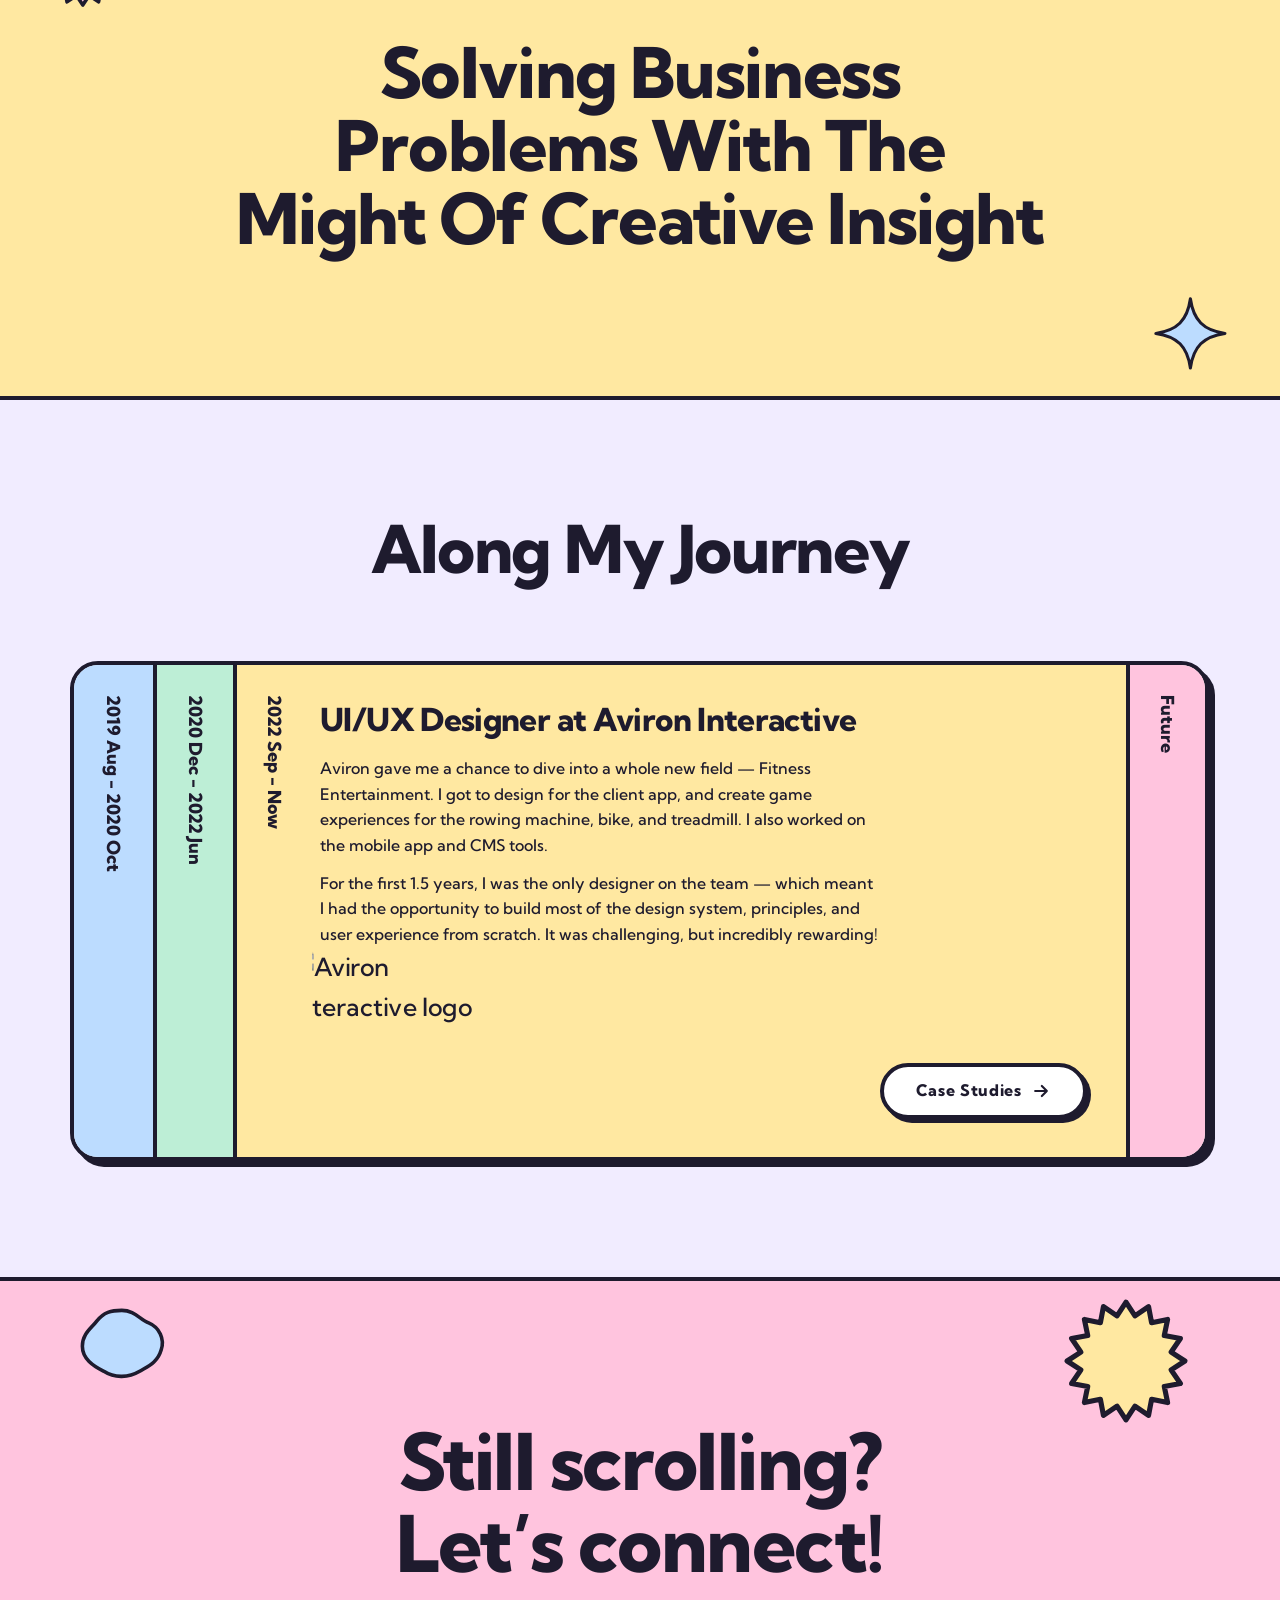
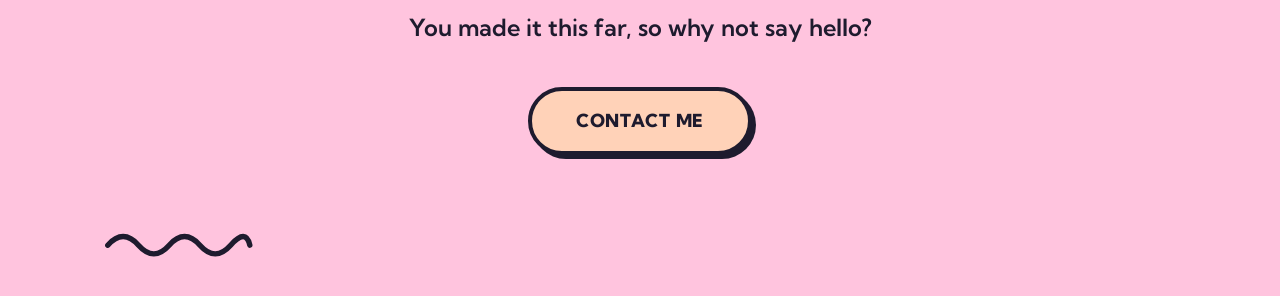
==== commit bad63872: "UUppUdUdUdUdUdUdUdaaUdUdUdadfadsaaaaa" ====
--- a/index.html
+++ b/index.html
@@ -3,13 +3,15 @@
 <head>
   <meta charset="utf-8">
   <meta name="viewport" content="width=device-width, initial-scale=1">
-  <title>Do Tan Dat | UI/UX Designer</title>
+  <title>My Framer Site</title>
   <meta name="description" content="Made with Framer">
 
   <script>document.documentElement.classList.add("js")</script>
   <link rel="preload" href="assets/fonts/kumbh-sans-latin-wght-normal.woff2" as="font" type="font/woff2" crossorigin>
   <link rel="stylesheet" href="css/styles.css">
   <script src="js/main.js" defer></script>
+  <script src="js/journey.js" defer></script>
+  <script src="js/statement.js" defer></script>
 </head>
 
 <body>
@@ -136,6 +138,10 @@
 
     <!-- ============ STATEMENT ============ -->
     <section class="statement" aria-label="Statement">
+      <!-- Decorative scribble drawn behind the text (animated by js/statement.js) -->
+      <svg class="scribble" viewBox="0 0 2400 360" preserveAspectRatio="xMidYMid slice" aria-hidden="true" focusable="false">
+        <path class="scribble__path" pathLength="1" d="M0,212 L933.5,212 C1033.5,212 1093.5,254.5 1103.5,228.5 C1105.5,234.5 1110.0,253.3 1115.7,264.7 C1121.4,276.0 1129.0,287.1 1137.7,296.6 C1146.4,306.2 1156.9,314.9 1167.8,321.9 C1178.8,328.8 1191.1,334.6 1203.4,338.5 C1215.7,342.4 1228.9,344.7 1241.5,345.4 C1254.0,346.0 1266.9,344.8 1278.7,342.2 C1290.4,339.6 1301.9,335.1 1311.8,329.6 C1321.7,324.0 1330.8,316.8 1338.0,308.8 C1345.2,300.9 1351.1,291.6 1355.0,282.0 C1359.0,272.5 1361.2,261.9 1361.6,251.6 C1362.0,241.3 1360.4,230.4 1357.2,220.2 C1354.0,209.9 1348.8,199.6 1342.3,190.3 C1335.9,181.0 1327.5,172.1 1318.4,164.3 C1309.2,156.6 1298.5,149.7 1287.4,144.0 C1276.3,138.4 1264.0,133.8 1251.9,130.5 C1239.8,127.3 1227.0,125.2 1214.8,124.4 C1202.6,123.5 1190.1,124.0 1178.7,125.4 C1167.2,126.9 1156.0,129.6 1146.1,132.9 C1136.2,136.3 1126.9,140.8 1119.0,145.7 C1111.1,150.6 1104.3,156.4 1098.8,162.3 C1093.3,168.2 1089.1,174.7 1086.2,181.0 C1083.2,187.3 1081.6,194.0 1081.2,200.2 C1080.7,206.4 1081.5,212.7 1083.2,218.3 C1084.9,224.0 1087.8,229.4 1091.3,234.0 C1094.8,238.7 1099.3,242.9 1104.1,246.3 C1108.9,249.7 1114.5,252.5 1120.1,254.4 C1125.7,256.4 1131.8,257.6 1137.7,258.0 C1143.6,258.4 1149.7,258.0 1155.3,256.9 C1161.0,255.8 1166.7,253.9 1171.7,251.3 C1176.8,248.8 1181.6,245.4 1185.7,241.6 C1189.8,237.7 1193.5,233.2 1196.4,228.2 C1199.2,223.3 1201.5,217.7 1203.0,211.9 C1204.5,206.2 1205.3,199.9 1205.2,193.6 C1205.2,187.3 1204.4,180.6 1202.8,174.1 C1201.3,167.5 1198.9,160.8 1195.8,154.4 C1192.8,148.0 1188.9,141.5 1184.5,135.6 C1180.1,129.7 1175.0,124.0 1169.4,118.9 C1163.9,113.9 1157.7,109.2 1151.3,105.4 C1144.9,101.6 1138.0,98.4 1131.2,96.1 C1124.4,93.8 1117.2,92.3 1110.4,91.9 C1103.6,91.4 1096.6,91.9 1090.3,93.4 C1084.0,94.9 1077.7,97.4 1072.5,100.8 C1067.2,104.3 1062.3,108.8 1058.5,114.0 C1054.7,119.2 1051.6,125.5 1049.8,132.1 C1048.0,138.8 1047.2,146.4 1047.7,153.9 C1048.2,161.5 1049.9,169.8 1052.8,177.6 C1055.8,185.5 1060.0,193.6 1065.4,201.0 C1070.8,208.3 1077.5,215.6 1085.1,221.6 C1092.6,227.6 1101.5,233.2 1110.7,237.1 C1119.9,241.1 1130.3,244.2 1140.5,245.5 C1150.8,246.9 1161.8,246.9 1172.3,245.3 C1182.7,243.7 1193.5,240.4 1203.3,235.7 C1213.1,231.0 1222.7,224.6 1230.8,217.1 C1239.0,209.6 1246.5,200.4 1252.3,190.7 C1258.1,181.0 1262.8,169.9 1265.7,158.9 C1268.5,147.9 1269.8,135.9 1269.4,124.6 C1269.0,113.4 1266.8,101.7 1263.2,91.4 C1259.5,81.1 1254.0,71.1 1247.5,62.9 C1240.9,54.7 1232.7,47.4 1223.9,42.3 C1215.1,37.1 1205.0,33.5 1194.9,32.1 C1184.8,30.7 1173.8,31.3 1163.5,33.9 C1153.2,36.6 1142.6,41.4 1133.2,48.0 C1123.8,54.5 1114.7,63.3 1107.3,73.3 C1099.8,83.2 1093.3,95.2 1088.6,107.6 C1084.0,120.0 1080.7,134.0 1079.5,147.7 C1078.2,161.4 1078.6,176.2 1080.9,190.0 C1083.2,203.8 1087.4,217.9 1093.1,230.5 C1098.8,243.1 1106.4,255.3 1114.9,265.7 C1123.5,276.0 1133.8,285.3 1144.5,292.6 C1155.2,299.9 1167.2,305.6 1179.1,309.4 C1190.9,313.2 1203.6,315.1 1215.6,315.2 C1227.5,315.4 1239.8,313.6 1250.8,310.5 C1261.9,307.4 1272.7,302.4 1282.0,296.6 C1291.3,290.8 1299.9,283.4 1306.8,275.7 C1313.7,268.0 1319.4,259.2 1323.6,250.6 C1327.7,241.9 1330.4,232.6 1331.6,224.0 C1332.9,215.4 1332.5,206.6 1331.0,198.7 C1329.5,190.9 1326.4,183.4 1322.5,177.1 C1318.6,170.8 1313.3,165.2 1307.6,160.9 C1301.8,156.5 1291.3,152.7 1288.0,151.1 C1216.5,115.2 1348.0,212 1488.0,212 L2400,212"/>
+      </svg>
       <svg class="deco deco--statement-left" aria-hidden="true"><use href="#burst"/></svg>
       <svg class="deco deco--statement-right" aria-hidden="true"><use href="#sparkle"/></svg>
       <h2 class="statement__text">Solving Business Problems With The Might Of Creative Insight</h2>
@@ -145,61 +151,95 @@
     <section class="journey" aria-labelledby="journey-title">
       <h2 class="section-title" id="journey-title">Along My Journey</h2>
 
-      <ol class="timeline">
-        <!-- 1 · YAN -->
-        <li class="entry entry--text-first">
-          <div class="entry__body">
-            <p class="entry__date">2019 Aug - 2020 Oct</p>
-            <article class="entry__card entry__card--pink">
-              <h3 class="entry__title">Graphic Designer at YAN</h3>
+      <div class="jp" data-journey>
+        <!-- Graphic Designer at YAN -->
+        <div class="jp__panel jp__panel--sky" data-panel>
+          <h3 class="jp__heading">
+            <button class="jp__tab" type="button" id="jp-tab-yan" aria-controls="jp-body-yan" aria-expanded="false">
+              <span class="jp__date">2019 Aug - 2020 Oct</span>
+              <span class="visually-hidden">: Graphic Designer at YAN</span>
+            </button>
+          </h3>
+          <div class="jp__body" id="jp-body-yan" role="region" aria-labelledby="jp-tab-yan">
+            <div class="jp__inner">
+              <p class="jp__title">Graphic Designer at YAN</p>
               <p>I designed posters, banners, templates, e-magazine, infographics, proposals, thumbnails, logo for the content of Facebook fanpages belong to YAN, Internet Newspaper Yan.vn, Bestie.vn. Besides that, I also designed proposal to give to partners of the company.</p>
-              <a class="btn btn--butter" href="yan.html">Case Studies</a>
-            </article>
-          </div>
-          <div class="entry__media entry__media--lilac">
-            <img src="https://framerusercontent.com/images/4fuwbzY2DUGh540pzRS9zWNu1q8.png" alt="Project work from YAN" loading="lazy" decoding="async">
-          </div>
-        </li>
-
-        <!-- 2 · TMT -->
-        <li class="entry entry--media-first">
-          <div class="entry__media entry__media--mint">
-            <img src="https://framerusercontent.com/images/WGnQmlfB8AOKjmZf4yp6BrGHRzc.png" alt="Project work from TMT" loading="lazy" decoding="async">
-          </div>
-          <div class="entry__body">
-            <p class="entry__date">2020 Dec - 2022 Jun</p>
-            <article class="entry__card entry__card--sky">
-              <h3 class="entry__title">UI/UX Designer at TMT</h3>
+              <div class="jp__foot">
+                <span class="jp__logo"><img src="https://framerusercontent.com/images/4fuwbzY2DUGh540pzRS9zWNu1q8.png" alt="YAN Digital logo" width="1076" height="994" loading="lazy" decoding="async"></span>
+                <a class="btn btn--white jp__cta" href="yan.html">Case Studies <svg class="btn__arrow" viewBox="0 0 24 24" aria-hidden="true"><path d="M5 12h14M13 6l6 6-6 6" fill="none" stroke="currentColor" stroke-width="2.6" stroke-linecap="round" stroke-linejoin="round"/></svg></a>
+              </div>
+            </div>
+          </div>
+        </div>
+        <!-- UI/UX Designer at TMT -->
+        <div class="jp__panel jp__panel--mint" data-panel>
+          <h3 class="jp__heading">
+            <button class="jp__tab" type="button" id="jp-tab-tmt" aria-controls="jp-body-tmt" aria-expanded="false">
+              <span class="jp__date">2020 Dec - 2022 Jun</span>
+              <span class="visually-hidden">: UI/UX Designer at TMT</span>
+            </button>
+          </h3>
+          <div class="jp__body" id="jp-body-tmt" role="region" aria-labelledby="jp-tab-tmt">
+            <div class="jp__inner">
+              <p class="jp__title">UI/UX Designer at TMT</p>
               <p>Being a UI/UX designer at TMT Corporation, I had the chance to work on real projects from many different fields: mobile apps, landing pages, web app.</p>
               <p>Working with Developments help me understand more about how they create websites or applications. So I can adjust my design that satisfied the parties</p>
-              <a class="btn btn--butter" href="tmt.html">See Detail</a>
-            </article>
-          </div>
-        </li>
-
-        <!-- 3 · Aviron -->
-        <li class="entry entry--text-first">
-          <div class="entry__body">
-            <p class="entry__date">2022 Sep - Now</p>
-            <article class="entry__card entry__card--mint">
-              <h3 class="entry__title">UI/UX Designer at Aviron Interactive</h3>
+              <div class="jp__foot">
+                <span class="jp__logo"><img src="https://framerusercontent.com/images/WGnQmlfB8AOKjmZf4yp6BrGHRzc.png" alt="TMT logo" width="1080" height="1080" loading="lazy" decoding="async"></span>
+                <a class="btn btn--white jp__cta" href="tmt.html">Case Studies <svg class="btn__arrow" viewBox="0 0 24 24" aria-hidden="true"><path d="M5 12h14M13 6l6 6-6 6" fill="none" stroke="currentColor" stroke-width="2.6" stroke-linecap="round" stroke-linejoin="round"/></svg></a>
+              </div>
+            </div>
+          </div>
+        </div>
+        <!-- UI/UX Designer at Aviron Interactive -->
+        <div class="jp__panel jp__panel--butter is-open" data-panel>
+          <h3 class="jp__heading">
+            <button class="jp__tab" type="button" id="jp-tab-aviron" aria-controls="jp-body-aviron" aria-expanded="true">
+              <span class="jp__date">2022 Sep - Now</span>
+              <span class="visually-hidden">: UI/UX Designer at Aviron Interactive</span>
+            </button>
+          </h3>
+          <div class="jp__body" id="jp-body-aviron" role="region" aria-labelledby="jp-tab-aviron">
+            <div class="jp__inner">
+              <p class="jp__title">UI/UX Designer at Aviron Interactive</p>
               <p>Aviron gave me a chance to dive into a whole new field — Fitness Entertainment. I got to design for the client app, and create game experiences for the rowing machine, bike, and treadmill. I also worked on the mobile app and CMS tools.</p>
               <p>For the first 1.5 years, I was the only designer on the team — which meant I had the opportunity to build most of the design system, principles, and user experience from scratch. It was challenging, but incredibly rewarding!</p>
-              <a class="btn btn--butter" href="aviron.html">Case Studies</a>
-            </article>
-          </div>
-          <div class="entry__media entry__media--peach">
-            <img src="https://framerusercontent.com/images/uXacSs5krbVTF6qWENDkpXkhI.png" alt="Project work from Aviron Interactive" loading="lazy" decoding="async">
-          </div>
-        </li>
-
-        <!-- Timeline end -->
-        <li class="entry entry--end">
-          <h3 class="entry__future">Future</h3>
-        </li>
-      </ol>
-
-      <p class="journey__closing">I’d be happy to be&nbsp; a part of your team.</p>
+              <div class="jp__foot">
+                <span class="jp__logo jp__logo--padded"><img src="https://framerusercontent.com/images/uXacSs5krbVTF6qWENDkpXkhI.png" alt="Aviron Interactive logo" width="1300" height="1304" loading="lazy" decoding="async"></span>
+                <a class="btn btn--white jp__cta" href="aviron.html">Case Studies <svg class="btn__arrow" viewBox="0 0 24 24" aria-hidden="true"><path d="M5 12h14M13 6l6 6-6 6" fill="none" stroke="currentColor" stroke-width="2.6" stroke-linecap="round" stroke-linejoin="round"/></svg></a>
+              </div>
+            </div>
+          </div>
+        </div>
+        <!-- Future -->
+        <div class="jp__panel jp__panel--pink jp__panel--future" data-panel>
+          <h3 class="jp__heading">
+            <button class="jp__tab" type="button" id="jp-tab-future" aria-controls="jp-body-future" aria-expanded="false">
+              <span class="jp__date">Future</span>
+            </button>
+          </h3>
+          <div class="jp__body" id="jp-body-future" role="region" aria-labelledby="jp-tab-future">
+            <div class="jp__inner">
+              <p class="jp__future-text">I’d be happy to be&nbsp; <br>a part of your team.</p>
+              <svg class="jp__buddy" viewBox="0 0 520 366" aria-hidden="true" focusable="false">
+                <g fill="none" stroke="var(--ink)" stroke-width="11" stroke-linecap="round" stroke-linejoin="round">
+                  <path d="M24.6 366 A237 237 0 1 1 491.4 366"/>
+                  <path d="M90 148 C75 60 150 5 228 18 C235 19 240 22 245 26"/>
+                  <path d="M330 28 C370 10 440 30 450 90 C455 125 445 145 437 160"/>
+                  <path d="M93 148 L172 366"/>
+                  <path d="M331 244 v20 c0 22 12 32 27 32 c16 0 27-10 26-32 v-20"/>
+                </g>
+                <g fill="var(--ink)">
+                  <ellipse cx="245" cy="58" rx="30" ry="22" transform="rotate(45 245 58)"/>
+                  <ellipse cx="315" cy="55" rx="30" ry="22" transform="rotate(-40 315 55)"/>
+                  <circle cx="295" cy="192" r="11"/>
+                  <circle cx="386" cy="183" r="11"/>
+                </g>
+              </svg>
+            </div>
+          </div>
+        </div>
+      </div>
     </section>
 
     <!-- ============ CONNECT ============ -->
--- a/css/styles.css
+++ b/css/styles.css
@@ -387,136 +387,233 @@
 .deco--statement-left  { --s: clamp(56px, 7vw, 104px); --c: var(--pink); left: 3%; top: 24px; }
 .deco--statement-right { --s: clamp(44px, 6vw, 88px);  --c: var(--sky);  right: 4%; bottom: 24px; }
 
-/* --------------------------------------------------------------------------
-   8. Along my journey
+/* Scribble: one continuous line that draws itself behind the text, holds, then
+   retracts, and repeats. It is sized to the band's height (the loops keep their
+   shape at every width) while the straight runs are cropped at the band's edges.
+   Without JavaScript, or with reduced motion, it simply shows fully drawn. */
+.scribble {
+  position: absolute;
+  inset: 0;
+  z-index: 0;
+  width: 100%;
+  height: 100%;
+  pointer-events: none;
+}
+.scribble__path {
+  fill: none;
+  stroke: var(--white);
+  stroke-opacity: 0.75;
+  stroke-width: 6;
+  stroke-linecap: round;
+  stroke-linejoin: round;
+}
+.js .scribble__path {
+  stroke-dasharray: 1 1;
+  stroke-dashoffset: 1;
+  animation: scribble-draw 8s ease-in-out infinite paused;
+}
+.js .scribble.is-playing .scribble__path { animation-play-state: running; }
+
+@keyframes scribble-draw {
+  0%   { stroke-dashoffset: 1; }
+  30%  { stroke-dashoffset: 0; }   /* drawn left to right */
+  50%  { stroke-dashoffset: 0; }   /* hold */
+  75%  { stroke-dashoffset: 1; }   /* retracts back to the start */
+  100% { stroke-dashoffset: 1; }   /* short pause, then again */
+}
+
+@media (prefers-reduced-motion: reduce) {
+  .js .scribble__path { animation: none; stroke-dashoffset: 0; }
+}
+
+/* --------------------------------------------------------------------------
+   8. Along my journey (horizontal accordion; vertical below 900px)
+   Built by js/journey.js. One panel is open at a time; the others shrink to a
+   strip showing their dates. The open panel's content has a fixed width, so it is
+   revealed and hidden by the moving edges instead of reflowing mid-animation.
    -------------------------------------------------------------------------- */
 .journey {
   padding: var(--section-y) var(--pad);
   overflow-x: clip;
 }
 
-.timeline {
-  position: relative;
-  display: grid;
-  gap: clamp(56px, 6vw, 88px);
-  max-width: 1240px;
-  margin: clamp(48px, 6vw, 80px) auto 0;
-}
-.timeline::before {                       /* the rail */
-  content: "";
-  position: absolute;
-  top: 0;
-  bottom: 0;
-  left: 50%;
-  width: var(--line);
-  background: var(--ink);
-  transform: translateX(-50%);
-}
-
-.entry {
-  position: relative;
-  display: grid;
-  grid-template-columns: repeat(2, minmax(0, 1fr));
-  column-gap: 104px;
-  align-items: center;
-}
-.entry::before {                          /* node on the rail */
-  content: "";
-  position: absolute;
-  top: 8px;
-  left: 50%;
-  width: 28px;
-  height: 28px;
-  background: var(--butter);
-  border: var(--line) solid var(--ink);
-  border-radius: 50%;
-  transform: translateX(-50%);
-  z-index: 1;
-}
-
-.entry__body  { order: 2; align-self: start; }
-.entry__media { order: 2; }
-.entry--text-first  .entry__body  { order: 1; }
-.entry--text-first  .entry__media { order: 2; }
-.entry--media-first .entry__media { order: 1; }
-.entry--media-first .entry__body  { order: 2; }
-
-.entry__date {
-  display: inline-block;
-  margin-bottom: 20px;
-  padding: 6px 20px;
+.jp {
+  --strip: clamp(68px, 6.2vw, 88px);
+  --jp-dur: 0.6s;
+  --jp-ease: cubic-bezier(0.22, 1, 0.36, 1);
+  display: flex;
+  height: clamp(500px, 38vw, 540px);
+  margin-top: clamp(48px, 6vw, 80px);   /* no max-width: spans the same width as the other sections (page padding --pad) */
+  overflow: hidden;
   background: var(--white);
-  border: 3px solid var(--ink);
-  border-radius: 999px;
-  font-weight: 800;
-  font-size: 1.125rem;
-  line-height: 1.4;
-  transform: rotate(-2deg);
-}
-
-.entry__card {
-  display: flex;
-  flex-direction: column;
-  align-items: flex-start;
-  gap: 16px;
-  padding: clamp(24px, 2.6vw, 36px);
-  background: var(--bg-card);
   border: var(--line) solid var(--ink);
   border-radius: var(--radius);
   box-shadow: var(--shadow);
-}
-.entry__card--pink { --bg-card: var(--pink); }
-.entry__card--sky  { --bg-card: var(--sky); }
-.entry__card--mint { --bg-card: var(--mint); }
-.entry__card .btn  { margin-top: 8px; }
-
-.entry__title {
-  font-size: clamp(1.625rem, 1.2rem + 1.2vw, 2.25rem);
-  text-wrap: balance;
-}
-
-.entry__media {
-  aspect-ratio: 4 / 3;
+  container-type: inline-size;              /* lets the open content measure the whole row (100cqw) */
+}
+
+.jp__panel {
+  --tab-w: calc(var(--strip) - var(--line));
+  position: relative;
+  display: flex;
+  flex: 0 0 var(--strip);
+  min-width: 0;
+  background: var(--bg-panel);
+  border-left: var(--line) solid var(--ink);
+  transition: flex-grow var(--jp-dur) var(--jp-ease);
+}
+.jp__panel:first-child { --tab-w: var(--strip); border-left: 0; }
+.jp__panel.is-open { flex-grow: 1; }
+
+.jp__panel--sky    { --bg-panel: var(--sky); }
+.jp__panel--mint   { --bg-panel: var(--mint); }
+.jp__panel--butter { --bg-panel: var(--butter); }
+.jp__panel--pink   { --bg-panel: var(--pink); }
+
+.jp__heading {
+  display: flex;
+  flex: 0 0 var(--tab-w);
+  margin: 0;
+  font: inherit;
+}
+
+.jp__tab {
+  display: flex;
+  justify-content: center;
+  align-items: flex-start;
+  width: 100%;
+  padding: 30px 0;
+  background: transparent;
+  border: 0;
+  color: var(--ink);
+  font: inherit;
+  font-size: 1.125rem;
+  font-weight: 800;
+  line-height: 1.2;
+  cursor: pointer;
+  transition: background-color 0.15s ease;
+}
+.jp__panel:not(.is-open) .jp__tab:hover { background: rgba(255, 255, 255, 0.35); }
+.jp__panel.is-open .jp__tab { cursor: default; }
+.jp__tab:focus-visible { outline-offset: -8px; }
+
+.jp__date { writing-mode: vertical-rl; white-space: nowrap; }
+
+.jp__body {
+  flex: 1 1 auto;
+  min-width: 0;
   overflow: hidden;
-  background: var(--bg-media);
-  border: var(--line) solid var(--ink);
-  border-radius: var(--radius);
-  box-shadow: var(--shadow);
-}
-.entry__media img {
-  width: 100%;
+}
+
+.jp__inner {
+  display: flex;
+  flex-direction: column;
+  gap: 12px;
+  width: calc(100cqw - 4 * var(--strip));   /* the width it has when fully open */
   height: 100%;
-  padding: clamp(10px, 1.5vw, 20px);
-  object-fit: contain;
-}
-.entry__media--lilac { --bg-media: var(--lilac); }
-.entry__media--mint  { --bg-media: var(--mint); }
-.entry__media--peach { --bg-media: var(--peach); }
-
-.entry--end { display: flex; justify-content: center; }
-.entry--end::before { display: none; }
-
-.entry__future {
-  position: relative;
-  z-index: 1;
-  padding: 10px 36px;
-  background: var(--lilac);
-  border: var(--line) solid var(--ink);
-  border-radius: 999px;
-  font-size: clamp(1.5rem, 1.1rem + 1.2vw, 2rem);
-  box-shadow: var(--shadow-sm);
-}
-
-.journey__closing {
-  max-width: 20ch;
-  margin: clamp(56px, 7vw, 96px) auto 0;
-  font-size: clamp(1.875rem, 1rem + 3.2vw, 3.75rem);
+  padding: clamp(28px, 3vw, 44px) clamp(28px, 3vw, 44px) clamp(28px, 3vw, 40px) 8px;
+}
+
+.jp__title {
+  margin-bottom: 6px;
+  font-size: clamp(1.5rem, 1.1rem + 1.1vw, 2.25rem);
   font-weight: 800;
   line-height: 1.1;
   letter-spacing: -0.02em;
+  text-wrap: balance;
+}
+.jp__inner > p:not(.jp__title):not(.jp__future-text) {
+  max-width: 62ch;
+  font-size: 1rem;
+  line-height: 1.6;
+}
+
+.jp__foot {
+  display: flex;
+  align-items: flex-end;
+  justify-content: space-between;
+  gap: 24px;
+  margin-top: auto;
+  padding-top: 16px;
+}
+
+.jp__logo {
+  display: grid;
+  flex: none;
+  place-items: center;
+  width: clamp(112px, 11vw, 156px);
+  aspect-ratio: 1;
+}
+.jp__logo img { width: 100%; height: 100%; object-fit: contain; }
+.jp__logo--padded img { transform: scale(1.41); }  /* this logo file has a wide transparent margin */
+
+.btn--white { --bg-btn: var(--white); }
+.btn__arrow { flex: none; width: 20px; height: 20px; margin-left: 10px; }
+
+/* Future panel */
+.jp__panel--future .jp__inner {
+  align-items: center;
+  padding-bottom: 0;
   text-align: center;
-  text-wrap: balance;
-}
+}
+.jp__future-text {
+  margin-top: clamp(12px, 2.5vw, 32px);
+  font-size: clamp(1.75rem, 1.2rem + 1.6vw, 2.75rem);
+  font-weight: 800;
+  line-height: 1.2;
+  letter-spacing: -0.02em;
+}
+.jp__buddy {
+  display: block;
+  width: min(56%, 340px);
+  height: auto;
+  margin-top: auto;
+}
+
+.visually-hidden {
+  position: absolute !important;
+  width: 1px;
+  height: 1px;
+  margin: -1px;
+  padding: 0;
+  overflow: hidden;
+  clip: rect(0 0 0 0);
+  white-space: nowrap;
+  border: 0;
+}
+
+/* Vertical version: phones, tablets, and pages without JavaScript */
+@media (max-width: 899px) {
+  .jp { flex-direction: column; height: auto; }
+  .jp__panel {
+    display: grid;
+    grid-template-rows: auto 0fr;
+    flex: none;
+    border-left: 0;
+    border-top: var(--line) solid var(--ink);
+    transition: grid-template-rows var(--jp-dur) var(--jp-ease);
+  }
+  .jp__panel:first-child { border-top: 0; }
+  .jp__panel.is-open { grid-template-rows: auto 1fr; }
+  .jp__tab {
+    justify-content: flex-start;
+    align-items: center;
+    min-height: 64px;
+    padding: 0 24px;
+    text-align: left;
+  }
+  .jp__date { writing-mode: horizontal-tb; white-space: normal; }
+  .jp__body { min-height: 0; }
+  .jp__inner { width: auto; height: auto; padding: 0 24px 28px; }
+  .jp__buddy { width: min(72%, 320px); margin-top: 20px; }
+}
+html:not(.js) .jp { flex-direction: column; height: auto; }
+html:not(.js) .jp__panel { display: block; flex: none; border-left: 0; border-top: var(--line) solid var(--ink); }
+html:not(.js) .jp__panel:first-child { border-top: 0; }
+html:not(.js) .jp__tab { justify-content: flex-start; padding: 20px 24px 8px; cursor: default; }
+html:not(.js) .jp__date { writing-mode: horizontal-tb; }
+html:not(.js) .jp__inner { width: auto; height: auto; padding: 0 24px 28px; }
+html:not(.js) .jp__buddy { width: min(72%, 320px); margin-top: 20px; }
 
 /* --------------------------------------------------------------------------
    9. Connect
@@ -563,7 +660,7 @@
   .hero__role { font-size: clamp(3.5rem, 8vw, 7rem); }
 }
 
-/* Below 900px: single-column hero, 2-up skills, left-rail timeline */
+/* Below 900px: single-column hero, 2-up skills (the journey accordion turns vertical in section 8) */
 @media (max-width: 899px) {
   :root { --shadow: 5px 5px 0 var(--ink); }
 
@@ -584,25 +681,6 @@
 
   .skills__grid { grid-template-columns: repeat(2, minmax(0, 1fr)); }
   .skill:last-child { grid-column: 1 / -1; }
-
-  /* timeline: rail moves to the left edge, everything stacks */
-  .timeline::before { left: 15px; transform: none; bottom: 30px; }
-  .entry {
-    grid-template-columns: minmax(0, 1fr);
-    row-gap: 28px;
-    padding-left: 52px;
-    align-items: start;
-  }
-  .entry::before { left: 2px; transform: none; top: 6px; }
-  .entry--text-first .entry__body,
-  .entry--media-first .entry__body  { order: 1; }
-  .entry--text-first .entry__media,
-  .entry--media-first .entry__media { order: 2; }
-
-  .entry--end { justify-content: flex-start; align-items: center; }
-  .entry--end::before { display: block; top: 50%; transform: translateY(-50%); }
-
-  .journey__closing { margin-top: 56px; }
 }
 
 /* Below 720px: compact navigation menu, stacked skills */
@@ -670,12 +748,11 @@
   .skill:last-child { grid-column: auto; }
   .skill { gap: 20px; }
 
-  .entry { padding-left: 40px; }
-  .timeline::before { left: 11px; }
-  .entry::before { width: 24px; height: 24px; }
-  .entry__date { font-size: 1rem; }
-  .entry__card .btn { width: 100%; }
-  .entry__future { padding: 8px 28px; }
+  .jp__tab { min-height: 60px; padding: 0 20px; font-size: 1.0625rem; }
+  .jp__inner { padding: 0 20px 24px; }
+  .jp__foot { flex-direction: column; align-items: flex-start; gap: 20px; }
+  .jp__logo { width: 104px; }
+  .jp__cta { width: 100%; }
 
   .connect .btn { width: 100%; max-width: 360px; }
 }
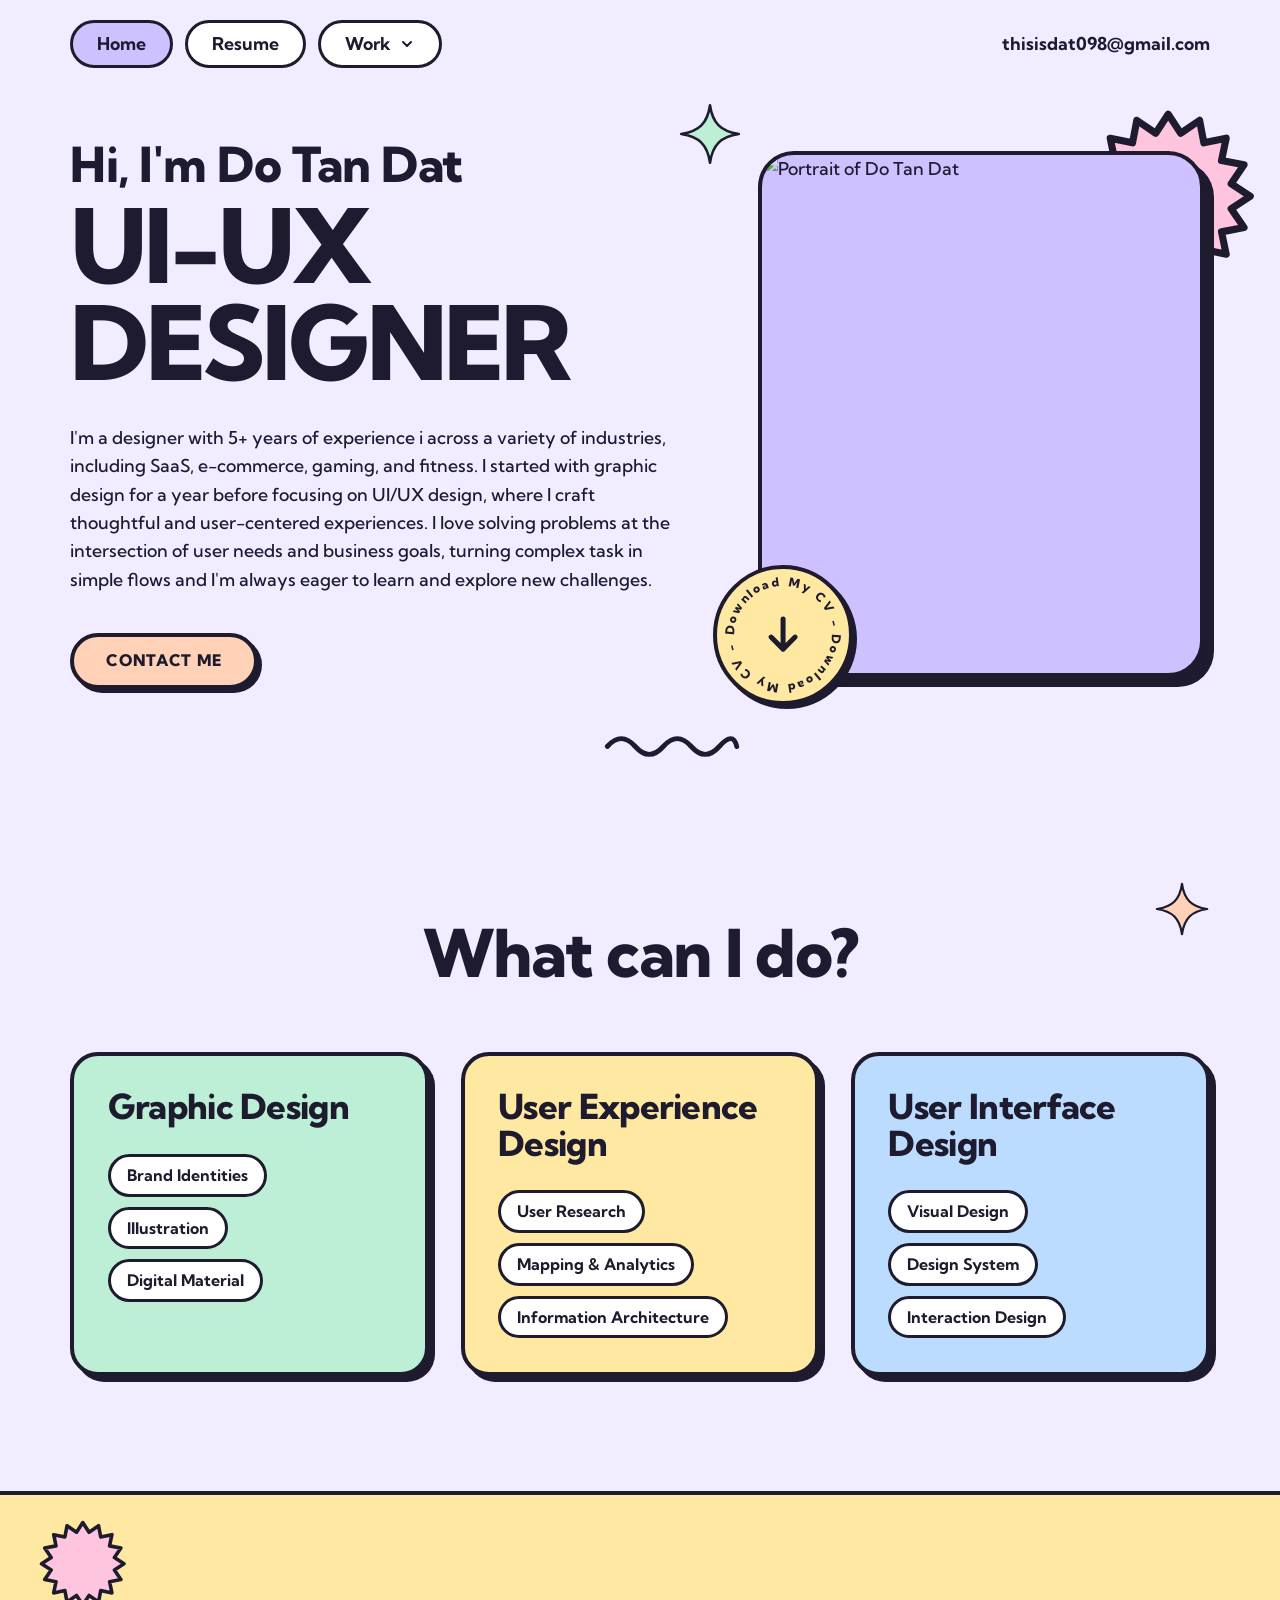
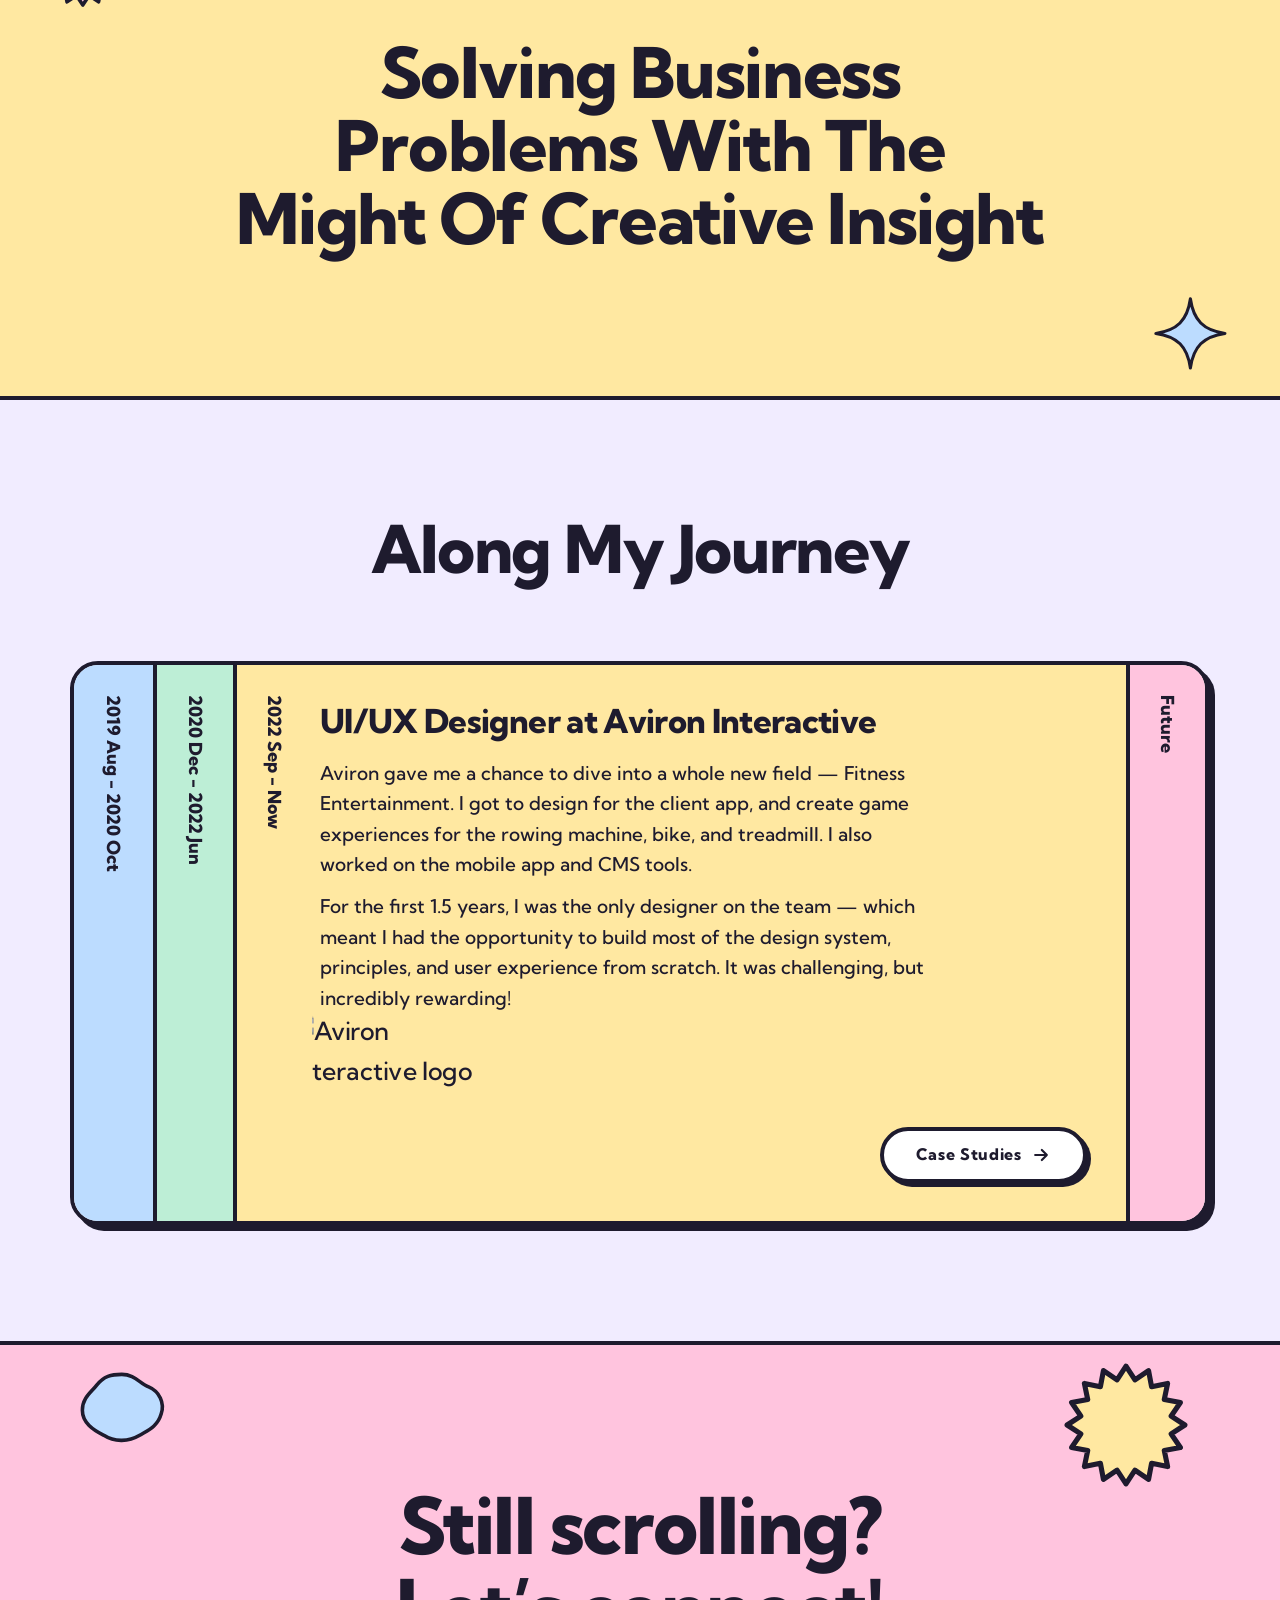
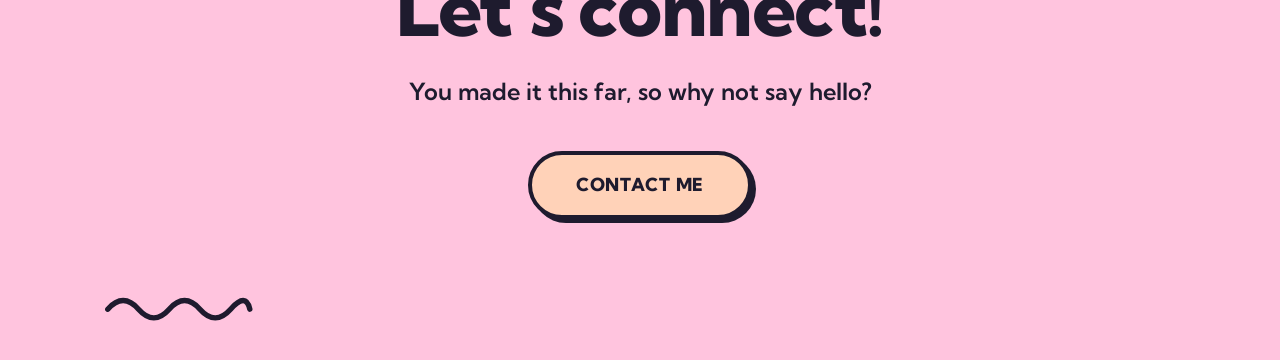
==== commit 17ea0878: "Header: Work dropdown with the three company pages" ====
--- a/index.html
+++ b/index.html
@@ -56,7 +56,17 @@
         <ul class="nav__list">
           <li><a class="nav__link" href="index.html" aria-current="page">Home</a></li>
           <li><a class="nav__link" href="https://drive.google.com/file/d/1IyiNxV_8yLdAtv77d773R05TLhrPXiHI/view?usp=sharing">Resume</a></li>
-          <li><a class="nav__link" href="index.html">Work</a></li>
+          <li class="nav__item nav__item--dropdown" data-dropdown>
+            <button class="nav__link nav__trigger" type="button" aria-expanded="false" aria-controls="work-menu">
+              Work
+              <svg class="nav__caret" viewBox="0 0 24 24" aria-hidden="true" focusable="false"><path d="M6 9l6 6 6-6" fill="none" stroke="currentColor" stroke-width="3" stroke-linecap="round" stroke-linejoin="round"/></svg>
+            </button>
+            <ul class="nav__dropdown" id="work-menu">
+              <li><a class="nav__dd-link" href="aviron.html"><span class="nav__dd-dot nav__dd-dot--butter" aria-hidden="true"></span>Aviron Interactive</a></li>
+              <li><a class="nav__dd-link" href="tmt.html"><span class="nav__dd-dot nav__dd-dot--mint" aria-hidden="true"></span>TMT Solution</a></li>
+              <li><a class="nav__dd-link" href="yan.html"><span class="nav__dd-dot nav__dd-dot--sky" aria-hidden="true"></span>YAN Digital</a></li>
+            </ul>
+          </li>
         </ul>
         <p class="nav__email">thisisdat098@gmail.com</p>
       </div>
--- a/css/styles.css
+++ b/css/styles.css
@@ -200,6 +200,87 @@
 .nav__link:hover { background: var(--butter); transform: translateY(-2px); }
 .nav__link[aria-current="page"] { background: var(--lilac); }
 
+/* "Work" dropdown. Opens on hover with a mouse, on tap/click on touch screens,
+   and closes on a tap outside it (js/main.js). */
+.nav__item--dropdown { position: relative; }
+
+.nav__trigger {
+  gap: 8px;
+  color: var(--ink);
+  font: inherit;
+  font-weight: 700;
+  cursor: pointer;
+}
+.nav__caret {
+  flex: none;
+  width: 16px;
+  height: 16px;
+  transition: transform 0.2s ease;
+}
+.nav__item--dropdown.is-open .nav__trigger { background: var(--butter); }
+.nav__item--dropdown.is-open .nav__caret { transform: rotate(180deg); }
+
+.nav__dropdown {
+  position: absolute;
+  top: calc(100% + 12px);
+  left: 0;
+  z-index: 30;
+  display: grid;
+  gap: 4px;
+  min-width: 250px;
+  padding: 10px;
+  background: var(--white);
+  border: 3px solid var(--ink);
+  border-radius: 22px;
+  box-shadow: var(--shadow-sm);
+  opacity: 0;
+  visibility: hidden;
+  transform: translateY(-6px);
+  transition: opacity 0.16s ease, transform 0.16s ease, visibility 0s linear 0.16s;
+}
+.nav__dropdown::before {            /* invisible bridge so the menu stays open while the pointer crosses the gap */
+  content: "";
+  position: absolute;
+  left: 0;
+  right: 0;
+  top: -15px;
+  height: 15px;
+}
+.nav__item--dropdown.is-open .nav__dropdown {
+  opacity: 1;
+  visibility: visible;
+  transform: none;
+  transition-delay: 0s;
+}
+
+.nav__dd-link {
+  display: flex;
+  align-items: center;
+  gap: 12px;
+  min-height: 48px;
+  padding: 0 14px;
+  border-radius: 14px;
+  color: var(--ink);
+  font-weight: 700;
+  line-height: 1.2;
+  text-decoration: none;
+  transition: background-color 0.15s ease;
+}
+.nav__dd-link:hover { background: var(--lilac); }
+.nav__dd-link[aria-current="page"] { background: var(--lilac); }
+
+.nav__dd-dot {                      /* same colour as the company's panel in "Along My Journey" */
+  flex: none;
+  width: 14px;
+  height: 14px;
+  background: var(--dot);
+  border: 3px solid var(--ink);
+  border-radius: 50%;
+}
+.nav__dd-dot--butter { --dot: var(--butter); }
+.nav__dd-dot--mint   { --dot: var(--mint); }
+.nav__dd-dot--sky    { --dot: var(--sky); }
+
 .nav__email {
   font-weight: 700;
   overflow-wrap: anywhere;
@@ -442,7 +523,8 @@
   --jp-dur: 0.6s;
   --jp-ease: cubic-bezier(0.22, 1, 0.36, 1);
   display: flex;
-  height: clamp(500px, 38vw, 540px);
+  /* at least this tall; js/journey.js raises it (--jp-fit) to the tallest panel's content */
+  height: max(clamp(500px, 38vw, 540px), var(--jp-fit, 0px));
   margin-top: clamp(48px, 6vw, 80px);   /* no max-width: spans the same width as the other sections (page padding --pad) */
   overflow: hidden;
   background: var(--white);
@@ -516,15 +598,19 @@
 
 .jp__title {
   margin-bottom: 6px;
-  font-size: clamp(1.5rem, 1.1rem + 1.1vw, 2.25rem);
+  font-size: clamp(1.625rem, 1rem + 1.5cqw, 2.75rem);    /* grows with the timeline's width */
   font-weight: 800;
   line-height: 1.1;
   letter-spacing: -0.02em;
   text-wrap: balance;
 }
+/* Body text inside the panels: never smaller than the page's body text (17px),
+   growing with the timeline's width (cqw = 1% of the timeline) up to 21px.
+   The text box is 55% of the timeline's width, kept between 28em and 40em so
+   lines stay comfortable to read (about 60-75 characters). */
 .jp__inner > p:not(.jp__title):not(.jp__future-text) {
-  max-width: 62ch;
-  font-size: 1rem;
+  max-width: clamp(28em, 55cqw, 40em);
+  font-size: clamp(1.0625rem, 0.8rem + 0.55cqw, 1.3125rem);
   line-height: 1.6;
 }
 
@@ -605,6 +691,7 @@
   .jp__date { writing-mode: horizontal-tb; white-space: normal; }
   .jp__body { min-height: 0; }
   .jp__inner { width: auto; height: auto; padding: 0 24px 28px; }
+  .jp__inner > p:not(.jp__title):not(.jp__future-text) { max-width: 40em; }
   .jp__buddy { width: min(72%, 320px); margin-top: 20px; }
 }
 html:not(.js) .jp { flex-direction: column; height: auto; }
@@ -732,6 +819,21 @@
 
   .nav__list { flex-direction: column; gap: 10px; }
   .nav__link { width: 100%; min-height: 52px; font-size: 1.125rem; }
+  .nav__trigger { justify-content: space-between; }
+  .nav__dropdown {
+    position: static;
+    display: none;
+    min-width: 0;
+    margin-top: 8px;
+    box-shadow: none;
+    opacity: 1;
+    visibility: visible;
+    transform: none;
+    transition: none;
+  }
+  .nav__dropdown::before { display: none; }
+  .nav__item--dropdown.is-open .nav__dropdown { display: grid; }
+  .nav__dd-link { min-height: 52px; font-size: 1.0625rem; }
   .nav__email {
     padding-top: 16px;
     border-top: var(--line) solid var(--ink);
